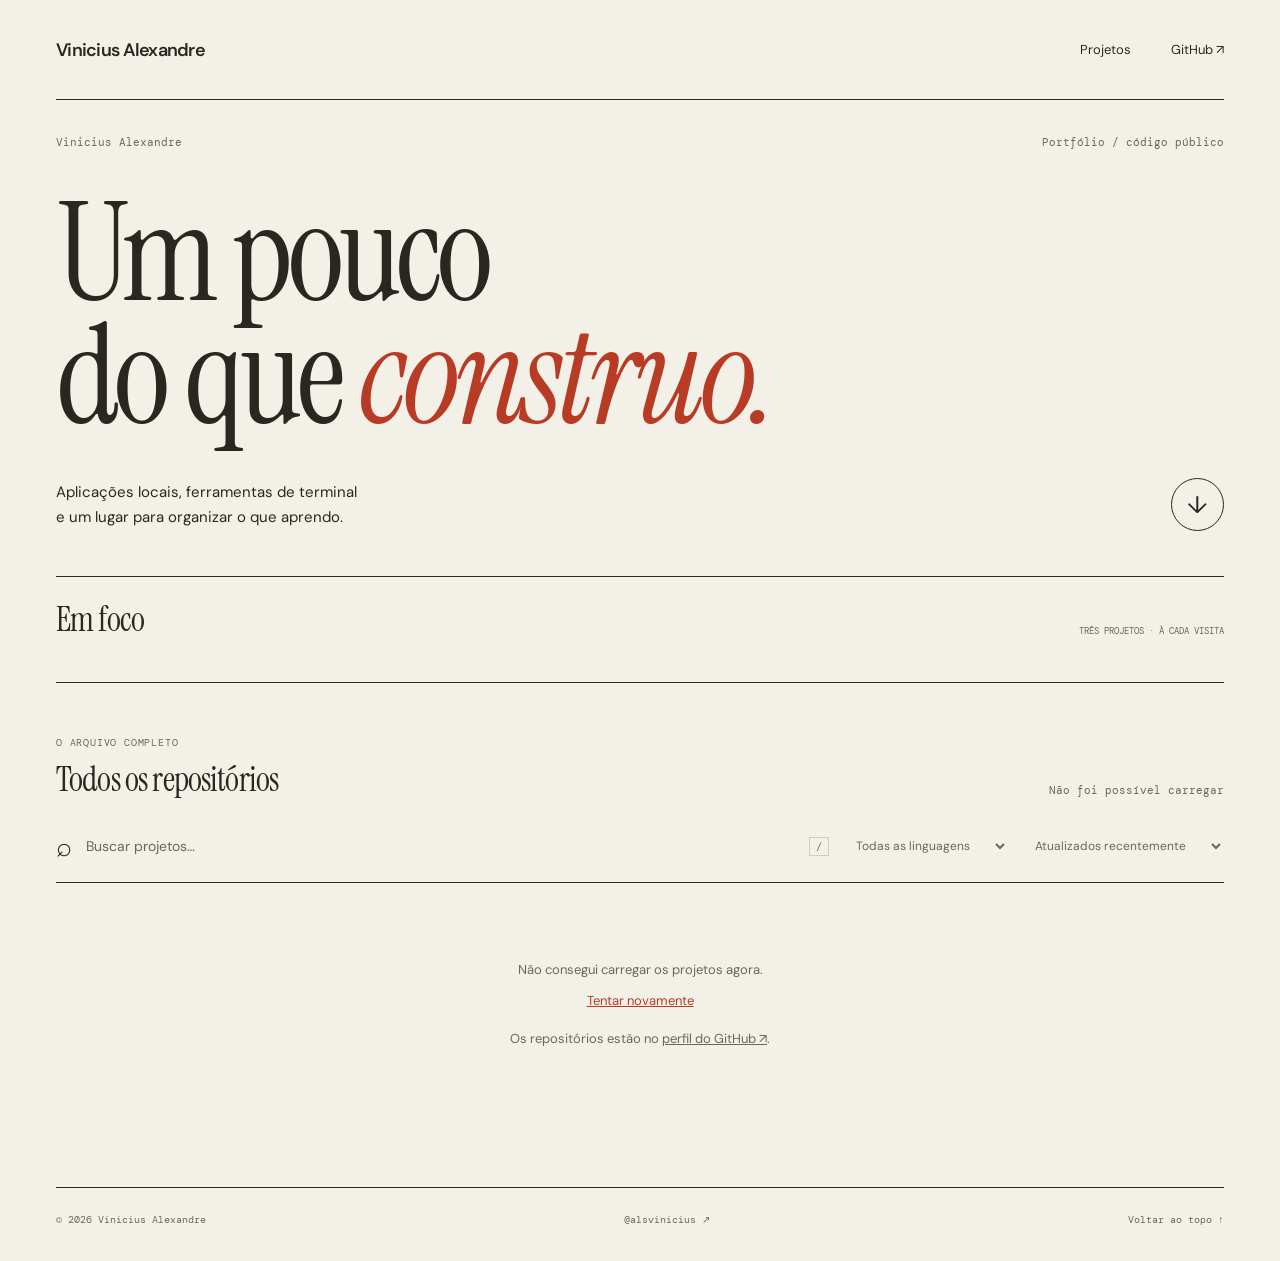
==== index.html @ f6fd9295 "Create illustrated repository covers and feature three projects" ====
<!doctype html>
<html lang="pt-BR">
  <head>
    <meta charset="utf-8" />
    <meta name="viewport" content="width=device-width, initial-scale=1" />
    <meta name="theme-color" content="#f3f0e8" />
    <meta name="description" content="Projetos públicos de Vinicius Alexandre no GitHub." />
    <title>Vinicius Alexandre · projetos</title>
    <link rel="preconnect" href="https://api.github.com" />
    <link rel="stylesheet" href="assets/styles.css" />
    <script src="assets/app.js" defer></script>
  </head>
  <body>
    <header class="topbar">
      <a class="wordmark" href="#inicio" aria-label="Vinicius Alexandre, início">Vinicius Alexandre</a>
      <nav aria-label="Principal"><a href="#selecionados">Projetos</a><a href="https://github.com/alsvinicius" target="_blank" rel="noreferrer">GitHub ↗</a></nav>
    </header>
    <main id="inicio">
      <section class="intro" aria-labelledby="intro-title">
        <div class="intro-kicker"><span>Vinicius Alexandre</span><span>Portfólio / código público</span></div>
        <h1 id="intro-title">Um pouco<br />do que <em>construo.</em></h1>
        <div class="intro-bottom"><p>Aplicações locais, ferramentas de terminal<br class="desktop-break" /> e um lugar para organizar o que aprendo.</p><a class="intro-scroll" href="#selecionados" aria-label="Ver projetos selecionados">↓</a></div>
      </section>

      <section class="selected" id="selecionados" aria-labelledby="selected-title">
        <div class="section-heading"><h2 id="selected-title">Em foco</h2><span class="section-index">TRÊS PROJETOS · À CADA VISITA</span></div>
        <div class="selected-grid" id="featured-project"></div>
      </section>

      <section class="projects" id="repositorios" aria-labelledby="projects-title">
        <div class="section-heading">
          <div>
            <p class="eyebrow">O ARQUIVO COMPLETO</p>
            <h2 id="projects-title">Todos os repositórios</h2>
          </div>
          <p class="result-count" id="result-count" aria-live="polite">Carregando do GitHub…</p>
        </div>

        <div class="toolbar">
          <label class="search-wrap">
            <span class="sr-only">Buscar projetos</span>
            <span class="search-icon" aria-hidden="true">⌕</span>
            <input id="search" type="search" placeholder="Buscar projetos…" autocomplete="off" />
            <kbd>/</kbd>
          </label>
          <label class="language-wrap">
            <span class="sr-only">Filtrar por linguagem</span>
            <select id="language"><option value="">Todas as linguagens</option></select>
          </label>
          <label class="sort-wrap">
            <span class="sr-only">Ordenar projetos</span>
            <select id="sort">
              <option value="updated">Atualizados recentemente</option>
              <option value="stars">Mais estrelas</option>
              <option value="name">Nome A–Z</option>
            </select>
          </label>
        </div>

        <div class="project-grid" id="project-grid" aria-live="polite" aria-busy="true"></div>
        <div class="empty-state" id="empty-state" hidden>
          <span aria-hidden="true">∅</span>
          <p>Nenhum projeto encontrado com esses filtros.</p>
          <button id="reset-filters" type="button">Limpar filtros</button>
        </div>
        <div class="load-error" id="load-error" hidden>
          <p>Não consegui carregar os projetos agora.</p>
          <button id="retry" type="button">Tentar novamente</button>
          <span>Os repositórios estão no <a href="https://github.com/alsvinicius?tab=repositories">perfil do GitHub ↗</a>.</span>
        </div>
        <div class="loading-state" id="loading-state"><span class="loader"></span> Buscando repositórios públicos…</div>
      </section>

    </main>

    <footer class="footer">
      <span>© <span id="year"></span> Vinicius Alexandre</span>
      <span><a href="https://github.com/alsvinicius">@alsvinicius ↗</a></span>
      <a href="#inicio">Voltar ao topo ↑</a>
    </footer>
  </body>
</html>
---- assets/styles.css ----
@import url('https://fonts.googleapis.com/css2?family=DM+Sans:wght@400;500;600;700&family=DM+Mono:wght@400;500&family=Instrument+Serif:ital@0;1&display=swap');
:root {
  color-scheme:light;
  --paper:#f3f0e8;
  --ink:#292820;
  --muted:#69675e;
  --line:#cfccc2;
  --accent:#b83c25;
  --mono:'DM Mono',monospace;
  --sans:'DM Sans',sans-serif;
  --serif:'Instrument Serif',Georgia,serif;
}

* {
  box-sizing:border-box;
}

html {
  scroll-behavior:smooth;
  scroll-padding-top:30px;
}

body {
  margin:0;
  background:var(--paper);
  color:var(--ink);
  font-family:var(--sans);
  -webkit-font-smoothing:antialiased;
}

a {
  color:inherit;
}

button,input,select {
  font:inherit;
}

a,button,select {
  -webkit-tap-highlight-color:transparent;
}

a:focus-visible,button:focus-visible,input:focus-visible,select:focus-visible {
  outline:2px solid var(--accent);
  outline-offset:5px;
}

::selection {
  background:var(--accent);
  color:var(--paper);
}

.topbar,main,.footer {
  width:min(1320px,calc(100% - 112px));
  margin-inline:auto;
}

.topbar {
  height:100px;
  display:flex;
  align-items:center;
  justify-content:space-between;
  border-bottom:1px solid var(--ink);
}

.wordmark {
  font-size:37px;
  font-weight:700;
  letter-spacing:-4px;
  text-decoration:none;
}

.wordmark span {
  display:inline-block;
  margin-left:9px;
  color:var(--accent);
  font-size:26px;
  vertical-align:5px;
  letter-spacing:0;
}

.topbar nav {
  display:flex;
  gap:40px;
}

.topbar nav a {
  font-size:13px;
  text-decoration:none;
}

.topbar nav a:hover {
  color:var(--accent);
}

.intro {
  position:relative;
  padding:35px 0 45px;
  border-bottom:1px solid var(--ink);
}

.intro-kicker {
  display:flex;
  justify-content:space-between;
  font:11px var(--mono);
  color:var(--muted);
}

h1 {
  position:relative;
  z-index:1;
  margin:43px 0 39px;
  font:400 clamp(76px,10.7vw,154px)/.9 var(--serif);
  letter-spacing:-.035em;
}

h1 em {
  font-weight:400;
  color:var(--accent);
}

.intro-bottom {
  display:flex;
  align-items:flex-end;
  justify-content:space-between;
}

.intro-bottom p {
  margin:0;
  font-size:15px;
  line-height:1.7;
}

.intro-scroll {
  display:grid;
  place-items:center;
  width:53px;
  height:53px;
  border:1px solid var(--ink);
  border-radius:50%;
  font-size:24px;
  text-decoration:none;
  transition:background .2s,color .2s;
}

.intro-scroll:hover {
  background:var(--ink);
  color:var(--paper);
}

.hero-asterisk {
  position:absolute;
  right:5%;
  top:125px;
  font-size:160px;
  line-height:1;
  color:var(--accent);
  transform:rotate(-12deg);
}

.selected {
  padding:55px 0 65px;
}

.section-heading {
  display:flex;
  align-items:flex-end;
  justify-content:space-between;
  gap:20px;
  margin-bottom:26px;
}

.section-heading h2 {
  margin:0;
  font:400 43px/1 var(--serif);
  letter-spacing:-.025em;
}

.section-index,.result-count {
  margin:0;
  font:11px var(--mono);
  color:var(--muted);
}

.selected-grid {
  display:grid;
  grid-template-columns:repeat(3,minmax(0,1fr));
  gap:26px;
}

.selected-project {
  text-decoration:none;
  min-width:0;
}

.project-cover {
  height:310px;
  position:relative;
  display:flex;
  flex-direction:column;
  justify-content:space-between;
  overflow:hidden;
  padding:20px;
  transition:transform .3s;
}

.selected-project:hover .project-cover {
  transform:translateY(-5px);
}

.cover-caption,.cover-bottom {
  display:flex;
  justify-content:space-between;
  align-items:center;
  gap:10px;
  position:relative;
  z-index:2;
  font:10px var(--mono);
}

.cover-bottom {
  font-size:11px;
}

.cover-bottom>span {
  font-size:20px;
}

.cover-scheduler {
  background:#292d28;
  color:#e5edc7;
}

.schedule-art {
  margin:12px 0;
}

.schedule-line {
  display:flex;
  align-items:center;
  gap:17px;
  padding:15px 3px;
  color:#9da992;
  font:13px var(--mono);
  border-bottom:1px solid #ffffff20;
}

.schedule-line i {
  height:1px;
  flex:1;
  background:#718064;
}

.schedule-line.active {
  color:#e5edc7;
}

.schedule-line.active i {
  background:#d1e99c;
  height:5px;
  max-width:110px;
}

.schedule-line b {
  font:12px var(--mono);
  border:1px solid #8c9b76;
  padding:6px 9px;
}

.cover-learning {
  background:#ded7ca;
  color:#443b30;
}

.book-art {
  height:170px;
  display:flex;
  align-items:flex-end;
  justify-content:center;
  padding-left:18px;
}

.book {
  width:94px;
  height:157px;
  flex-shrink:0;
  padding:15px 12px;
  font:22px var(--serif);
  box-shadow:-7px 6px 12px #302a2420;
  border-left:5px solid #ffffff25;
  display:flex;
  flex-direction:column;
  justify-content:space-between;
}

.book small {
  font:8px var(--mono);
  white-space:nowrap;
}

.book-one {
  background:#a8412e;
  color:#f8ead5;
  transform:rotate(-13deg) translate(10px,-3px);
}

.book-two {
  background:#e8dcbf;
  transform:rotate(1deg) translateY(-12px);
  z-index:1;
}

.book-three {
  background:#66704d;
  color:#f5efdd;
  transform:rotate(13deg) translate(-8px,1px);
  z-index:2;
}

.cover-gallery {
  background:#b9c7d0;
  color:#263744;
}

.gallery-art {
  display:grid;
  grid-template-columns:repeat(3,1fr);
  gap:9px;
  padding:8px 13px;
}

.gallery-art span {
  aspect-ratio:1.12;
  display:grid;
  place-items:center;
  background:#dce3e7;
  border:1px solid #526d7c40;
  font:35px var(--serif);
  box-shadow:3px 3px 0 #627e8d30;
}

.gallery-art span:nth-child(2) {
  background:#2f4958;
  color:#e7e9df;
  transform:rotate(-7deg);
}

.gallery-art span:nth-child(5) {
  background:#d4d9a9;
  transform:rotate(5deg);
}

.selected-title {
  display:flex;
  justify-content:space-between;
  align-items:center;
  margin-top:19px;
}

.selected-title h3 {
  margin:0;
  font-size:19px;
  letter-spacing:-.04em;
  font-weight:500;
}

.selected-title>span {
  color:var(--accent);
  font-size:21px;
}

.selected-project>p {
  font-size:13px;
  line-height:1.7;
  color:var(--muted);
  margin:9px 0 13px;
  max-width:320px;
}

.project-type {
  font:9px var(--mono);
  color:var(--muted);
}

.projects {
  padding:53px 0 85px;
  border-top:1px solid var(--ink);
}

.eyebrow {
  margin:0 0 14px;
  color:var(--muted);
  font:10px var(--mono);
  letter-spacing:.08em;
}

.toolbar {
  display:grid;
  grid-template-columns:1fr auto auto;
  gap:23px;
  align-items:center;
  margin:32px 0 10px;
  padding-bottom:18px;
  border-bottom:1px solid var(--ink);
}

.search-wrap {
  display:flex;
  align-items:center;
  gap:12px;
}

.search-icon {
  font-size:27px;
}

.search-wrap input {
  width:100%;
  background:transparent;
  border:0;
  outline:none;
  font-size:14px;
  color:var(--ink);
}

.search-wrap input::placeholder {
  color:var(--muted);
}

kbd {
  border:1px solid var(--line);
  padding:2px 6px;
  font:10px var(--mono);
  color:var(--muted);
}

select {
  max-width:100%;
  padding:8px 22px 8px 0;
  border:0;
  background:transparent;
  color:var(--muted);
  font-size:12px;
  cursor:pointer;
}

.project-grid {
  display:grid;
  grid-template-columns:repeat(2,minmax(0,1fr));
  column-gap:42px;
}

.project-card {
  position:relative;
  min-width:0;
  padding:25px 0 21px 32px;
  border-bottom:1px solid var(--line);
  transition:background .2s;
}

.repo-index {
  position:absolute;
  top:29px;
  left:0;
  font:9px var(--mono);
  color:var(--muted);
}

.card-top {
  display:flex;
  align-items:center;
  justify-content:space-between;
  gap:15px;
}

.repo-name {
  font-size:18px;
  font-weight:500;
  letter-spacing:-.025em;
  text-decoration:none;
  overflow-wrap:anywhere;
}

.repo-name:hover {
  color:var(--accent);
}

.repo-arrow {
  font-size:20px;
  text-decoration:none;
  color:var(--accent);
}

.featured-label {
  font:9px var(--mono);
  color:var(--accent);
}

.repo-description {
  font-size:13px;
  line-height:1.7;
  color:var(--muted);
  margin:12px 0;
  min-height:44px;
  max-width:470px;
}

.repo-description.is-empty {
  opacity:.7;
}

.topic-list {
  display:flex;
  flex-wrap:wrap;
  gap:9px;
}

.topic-list:empty {
  display:none;
}

.topic-tag {
  font:9px var(--mono);
  color:var(--muted);
}

.topic-tag::before {
  content:'#';
  color:var(--accent);
}

.card-foot {
  display:flex;
  flex-wrap:wrap;
  align-items:center;
  gap:15px;
  margin-top:20px;
  color:var(--muted);
  font:10px var(--mono);
}

.language-dot {
  display:inline-block;
  width:6px;
  height:6px;
  border-radius:50%;
  background:var(--accent);
  margin-right:6px;
}

.card-updated {
  margin-left:auto;
}

.empty-state,.load-error,.loading-state {
  padding:55px 15px;
  text-align:center;
  color:var(--muted);
  font-size:13px;
}

.empty-state button,.load-error button {
  background:none;
  color:var(--accent);
  border:0;
  text-decoration:underline;
  cursor:pointer;
}

.load-error>span {
  display:block;
  margin-top:20px;
}

.footer {
  padding:25px 0 35px;
  border-top:1px solid var(--ink);
  display:flex;
  align-items:center;
  justify-content:space-between;
  gap:20px;
  font:10px var(--mono);
  color:var(--muted);
}

.footer a {
  text-decoration:none;
}

.footer a:hover {
  color:var(--accent);
}

.sr-only {
  position:absolute;
  width:1px;
  height:1px;
  padding:0;
  margin:-1px;
  overflow:hidden;
  clip:rect(0,0,0,0);
  white-space:nowrap;
  border:0;
}

[hidden] {
  display:none!important;
}

@media(min-width:1500px) {
  .project-cover {
    height:340px;
  }
}

@media(max-width:1050px) {
  .topbar,main,.footer {
    width:calc(100% - 64px);
  }
  .hero-asterisk {
    font-size:120px;
    right:3%;
    top:110px;
  }
  .selected-grid {
    gap:18px;
  }
  .project-cover {
    height:270px;
    padding:16px;
  }
  .book {
    width:75px;
    height:140px;
    padding:13px 7px;
  }
  .book small {
    font-size:6px;
  }
  .gallery-art {
    padding-inline:0;
  }
  .project-type {
    font-size:8px;
  }
  .cover-caption {
    font-size:8px;
  }
}

@media(max-width:760px) {
  .topbar,main,.footer {
    width:calc(100% - 40px);
  }
  .topbar {
    height:78px;
  }
  .topbar nav {
    gap:25px;
  }
  .intro {
    padding-top:25px;
  }
  .intro-kicker {
    font-size:9px;
  }
  h1 {
    font-size:clamp(66px,12.4vw,94px);
    margin:48px 0 35px;
  }
  .hero-asterisk {
    font-size:73px;
    right:0;
    top:92px;
  }
  .intro-bottom p {
    font-size:13px;
  }
  .selected {
    padding-block:38px 45px;
  }
  .selected-grid {
    grid-template-columns:1fr;
    gap:34px;
  }
  .project-cover {
    height:320px;
    padding:24px;
  }
  .cover-caption {
    font-size:10px;
  }
  .book {
    width:100px;
    height:172px;
    padding:16px 12px;
  }
  .book small {
    font-size:8px;
  }
  .gallery-art {
    width:280px;
    align-self:center;
  }
  .schedule-art {
    width:100%;
    max-width:380px;
    align-self:center;
  }
  .project-type {
    font-size:10px;
  }
  .selected-project>p {
    max-width:none;
  }
  .section-heading h2 {
    font-size:36px;
  }
  .projects {
    padding-top:37px;
  }
  .project-grid {
    grid-template-columns:1fr;
  }
  .toolbar {
    grid-template-columns:1fr 1fr;
    gap:15px;
    margin-top:25px;
  }
  .search-wrap {
    grid-column:1/-1;
    padding-bottom:10px;
  }
  .sort-wrap {
    text-align:right;
  }
  select {
    font-size:11px;
  }
  .result-count {
    font-size:9px;
  }
  .footer {
    flex-wrap:wrap;
    font-size:9px;
  }
  .footer>span:first-child {
    width:100%;
  }
  .intro-scroll {
    width:42px;
    height:42px;
  }
}

@media(max-width:390px) {
  .intro-kicker span:last-child {
    max-width:100px;
    text-align:right;
  }
  h1 {
    font-size:61px;
  }
  .hero-asterisk {
    font-size:50px;
    top:105px;
  }
  .intro-bottom p {
    max-width:235px;
  }
  .desktop-break {
    display:none;
  }
  .section-heading {
    gap:10px;
  }
  .section-heading h2 {
    font-size:31px;
  }
  .book {
    width:88px;
  }
  .project-cover {
    padding:18px;
  }
}

@media(prefers-reduced-motion:reduce) {
  *,*::before,*::after {
    scroll-behavior:auto!important;
    transition:none!important;
    animation:none!important;
  }
}

/* Capas de projeto e destaque compacto */
.wordmark {
  font-size:18px;
  font-weight:600;
  letter-spacing:-.04em;
}

.selected {
  padding:26px 0 30px;
}

.section-heading {
  margin-bottom:15px;
}

.section-heading h2 {
  font-size:34px;
}

.section-index {
  font-size:9px;
}

.selected-grid {
  display:block;
}

.selected-project {
  display:grid;
  grid-template-columns:minmax(155px, 25%) 1fr;
  align-items:center;
  gap:24px;
  max-width:780px;
}

.selected-project:hover .artwork {
  transform:translateY(-2px);
}

.artwork {
  position:relative;
  display:flex;
  height:112px;
  min-width:0;
  flex-direction:column;
  justify-content:space-between;
  overflow:hidden;
  padding:11px 14px;
  color:var(--art-ink, #f3f0e8);
  background:var(--art-bg, #292820);
  isolation:isolate;
  transition:transform .25s;
}

.artwork::before,.artwork::after {
  position:absolute;
  z-index:-1;
  content:'';
  pointer-events:none;
}

.artwork::before {
  width:150px;
  height:150px;
  right:10%;
  top:50%;
  border:1px solid currentColor;
  border-radius:50%;
  opacity:.2;
  transform:translateY(-50%);
  box-shadow:0 0 0 14px color-mix(in srgb, currentColor 7%, transparent), 0 0 0 34px color-mix(in srgb, currentColor 5%, transparent);
}

.artwork::after {
  inset:auto 0 0;
  height:40%;
  background:linear-gradient(transparent, color-mix(in srgb, var(--art-ink) 10%, transparent));
}

.artwork-0 { --art-bg:#343d33; --art-ink:#e5edc7; }
.artwork-1 { --art-bg:#ded7ca; --art-ink:#443b30; }
.artwork-2 { --art-bg:#b9c7d0; --art-ink:#263744; }
.artwork-3 { --art-bg:#a8412e; --art-ink:#f8ead5; }
.artwork-4 { --art-bg:#dedcb8; --art-ink:#484331; }
.artwork-5 { --art-bg:#5d6179; --art-ink:#eae8f4; }

.artwork-1::before,.artwork-4::before {
  right:15%;
  width:92px;
  height:120px;
  border-radius:2px;
  transform:translateY(-43%) rotate(12deg);
  box-shadow:-15px 7px 0 -1px var(--art-bg), -16px 7px 0 0 currentColor;
}

.artwork-2::before,.artwork-5::before {
  right:12%;
  width:112px;
  height:72px;
  border-radius:2px;
  transform:translateY(-35%) rotate(-8deg);
  box-shadow:18px 14px 0 -1px var(--art-bg), 19px 14px 0 0 currentColor, -18px 23px 0 -1px var(--art-bg), -19px 23px 0 0 currentColor;
}

.artwork-index,.artwork-name,.artwork-mark,.artwork-glyph {
  position:relative;
  z-index:1;
}

.artwork-index,.artwork-name {
  font:9px var(--mono);
  letter-spacing:.05em;
}

.artwork-glyph {
  position:absolute;
  right:23%;
  top:50%;
  max-width:65%;
  overflow:hidden;
  font:italic clamp(32px, 5vw, 60px)/.9 var(--serif);
  letter-spacing:-.06em;
  opacity:.95;
  transform:translate(50%,-50%);
  text-overflow:ellipsis;
  white-space:nowrap;
}

.artwork-mark {
  position:absolute;
  right:14px;
  top:10px;
  font-size:15px;
}

.artwork-compact {
  width:100%;
  height:138px;
  padding:13px 16px;
}

.selected-copy .project-type {
  font-size:9px;
}

.selected-copy h3 {
  margin:7px 0 5px;
  font-size:23px;
  font-weight:500;
  letter-spacing:-.04em;
  overflow-wrap:anywhere;
}

.selected-copy p {
  margin:0 0 8px;
  color:var(--muted);
  font-size:12px;
  line-height:1.55;
}

.feature-link {
  color:var(--accent);
  font:10px var(--mono);
}

.project-card {
  padding:0;
  border-bottom:1px solid var(--line);
}

.card-copy {
  position:relative;
  padding:20px 0 19px 30px;
}

.repo-index {
  top:25px;
}

@media(max-width:760px) {
  .selected {
    padding-block:24px 27px;
  }

  .selected-project {
    grid-template-columns:minmax(100px, 30%) 1fr;
    gap:15px;
  }

  .artwork {
    height:100px;
    padding:9px 11px;
  }

  .artwork-compact {
    height:138px;
  }

  .artwork-index,.artwork-name {
    font-size:8px;
  }

  .selected-copy h3 {
    font-size:20px;
  }

  .selected-copy p {
    font-size:11px;
  }
}

@media(max-width:420px) {
  .selected-project {
    grid-template-columns:100px 1fr;
    gap:12px;
  }

  .artwork {
    height:96px;
    padding:8px;
  }

  .artwork-compact {
    height:120px;
    padding:10px;
  }

  .artwork-index,.artwork-name {
    max-width:80px;
    overflow:hidden;
    font-size:7px;
    text-overflow:ellipsis;
    white-space:nowrap;
  }

  .artwork-glyph {
    right:20%;
    font-size:30px;
  }

  .selected-copy .project-type {
    font-size:8px;
  }

  .selected-copy h3 {
    font-size:17px;
  }
}

.selected-project .artwork {
  height:96px;
}

/* Capas com ilustrações editoriais diferentes para cada repositório. */
.selected-grid {
  display:grid;
  grid-template-columns:repeat(3,minmax(0,1fr));
  gap:22px;
}

.selected-project {
  display:flex;
  min-width:0;
  flex-direction:column;
  align-items:stretch;
  gap:0;
}

.selected-project .artwork {
  width:100%;
  height:128px;
  padding:12px 14px;
}

.artwork-compact {
  height:145px;
}

.artwork::before,.artwork::after {
  display:none;
}

.artwork-0 { --art-bg:#28382f; --art-ink:#ecedc8; }
.artwork-1 { --art-bg:#e5d9c5; --art-ink:#52382c; }
.artwork-2 { --art-bg:#b8ccd0; --art-ink:#243f4c; }
.artwork-3 { --art-bg:#b34a35; --art-ink:#f8e8cf; }
.artwork-4 { --art-bg:#d5d8b7; --art-ink:#334537; }
.artwork-5 { --art-bg:#403d5c; --art-ink:#eee6d1; }

.artwork::after {
  display:block;
  inset:0;
  z-index:-1;
  height:auto;
  background-image:linear-gradient(125deg, transparent 44%, color-mix(in srgb, var(--art-ink) 9%, transparent) 44.2%, transparent 44.8%);
  opacity:.8;
}

.artwork-index,.artwork-name {
  width:max-content;
  max-width:72%;
  padding:3px 6px;
  color:var(--art-ink);
  background:color-mix(in srgb, var(--art-bg) 80%, transparent);
  font-size:8px;
  letter-spacing:.1em;
}

.artwork-name {
  z-index:2;
  font-size:9px;
  text-transform:uppercase;
}

.artwork-mark {
  top:auto;
  right:14px;
  bottom:11px;
  font:15px var(--mono);
  color:var(--art-ink);
}

.scene-terminal,.scene-books,.scene-mosaic,.scene-orbit,.scene-nodes,.scene-waves {
  position:absolute;
  z-index:1;
  top:50%;
  left:50%;
  transform:translate(-50%,-50%);
}

.scene-terminal {
  display:grid;
  width:min(64%, 255px);
  gap:5px;
}

.scene-terminal span {
  display:flex;
  align-items:center;
  gap:10px;
  height:16px;
  padding:0 6px;
  color:var(--art-ink);
  border-bottom:1px solid color-mix(in srgb, var(--art-ink) 27%, transparent);
  font:8px var(--mono);
}

.scene-terminal i {
  display:block;
  height:2px;
  width:54%;
  background:color-mix(in srgb, var(--art-ink) 45%, transparent);
}

.scene-terminal b {
  color:var(--art-bg);
  background:var(--art-ink);
  font-size:7px;
  padding:2px 5px;
}

.scene-books {
  display:flex;
  align-items:flex-end;
  gap:4px;
  height:76px;
  padding:0 22px 3px;
}

.scene-books i {
  display:block;
  width:32px;
  height:54px;
  border-left:4px solid color-mix(in srgb, var(--art-ink) 24%, transparent);
  background:#a94e39;
  box-shadow:3px 3px 0 color-mix(in srgb, var(--art-ink) 18%, transparent);
  transform:rotate(-9deg);
}

.scene-books i:nth-child(2) {
  height:68px;
  background:#e7bf79;
  transform:rotate(1deg);
}

.scene-books i:nth-child(3) {
  height:60px;
  background:#657750;
  transform:rotate(9deg);
}

.scene-mosaic {
  display:grid;
  grid-template-columns:repeat(3, 34px);
  grid-auto-rows:25px;
  gap:5px;
  transform:translate(-50%,-50%) rotate(-4deg);
}

.scene-mosaic i {
  border:1px solid color-mix(in srgb, var(--art-ink) 44%, transparent);
  background:color-mix(in srgb, var(--art-ink) 14%, var(--art-bg));
}

.scene-mosaic i:nth-child(2),.scene-mosaic i:nth-child(4) {
  background:#e2a876;
}

.scene-mosaic i:nth-child(3) {
  grid-row:span 2;
  background:#526d70;
}

.scene-mosaic i:nth-child(5) {
  background:#d2d7ac;
}

.scene-orbit {
  width:72px;
  height:72px;
  border:1px solid color-mix(in srgb, var(--art-ink) 64%, transparent);
  border-radius:50%;
}

.scene-orbit i {
  position:absolute;
  inset:10px -10px;
  border:1px solid color-mix(in srgb, var(--art-ink) 67%, transparent);
  border-radius:50%;
  transform:rotate(-40deg);
}

.scene-orbit i:nth-child(2) {
  inset:-10px 10px;
  transform:rotate(38deg);
}

.scene-orbit b {
  position:absolute;
  top:20px;
  left:21px;
  width:28px;
  height:28px;
  border-radius:50%;
  background:#e7b66a;
  box-shadow:0 0 24px color-mix(in srgb, #e7b66a 50%, transparent);
}

.scene-nodes {
  width:133px;
  height:65px;
  background:
    linear-gradient(30deg, transparent 49.3%, color-mix(in srgb, var(--art-ink) 55%, transparent) 50%, transparent 51%) center / 50% 100%,
    linear-gradient(-30deg, transparent 49.3%, color-mix(in srgb, var(--art-ink) 55%, transparent) 50%, transparent 51%) center / 50% 100%;
  background-repeat:no-repeat;
}

.scene-nodes i {
  position:absolute;
  width:11px;
  height:11px;
  border:1px solid var(--art-ink);
  border-radius:50%;
  background:var(--art-bg);
}

.scene-nodes i:nth-child(1) { left:2px; top:27px; }
.scene-nodes i:nth-child(2) { left:39px; top:3px; }
.scene-nodes i:nth-child(3) { left:39px; bottom:3px; }
.scene-nodes i:nth-child(4) { right:39px; top:27px; }
.scene-nodes i:nth-child(5) { right:2px; top:27px; }

.scene-waves {
  display:flex;
  align-items:center;
  gap:6px;
  height:67px;
  transform:translate(-50%,-50%) rotate(-9deg);
}

.scene-waves i {
  display:block;
  width:13px;
  height:31px;
  border:1px solid var(--art-ink);
  border-radius:50%;
  opacity:.83;
  transform:scaleY(.82);
}

.scene-waves i:nth-child(2),.scene-waves i:nth-child(5) { height:53px; }
.scene-waves i:nth-child(3) { height:69px; }
.scene-waves i:nth-child(4) { height:43px; }

@media(max-width:760px) {
  .selected-grid {
    grid-template-columns:repeat(3,minmax(0,1fr));
    gap:11px;
  }

  .selected-project .artwork {
    height:102px;
    padding:8px;
  }

  .selected-copy h3 {
    font-size:17px;
  }

  .selected-copy p {
    font-size:10px;
  }

  .selected-copy .project-type,.feature-link {
    font-size:8px;
  }

  .artwork-compact {
    height:138px;
  }
}

@media(max-width:460px) {
  .selected-grid {
    grid-template-columns:1fr;
    gap:15px;
  }

  .selected-project {
    display:grid;
    grid-template-columns:36% 1fr;
    gap:12px;
    align-items:center;
  }

  .selected-project .artwork {
    height:104px;
  }

  .selected-copy p {
    margin-bottom:5px;
  }

  .selected-copy h3 {
    font-size:18px;
  }
}
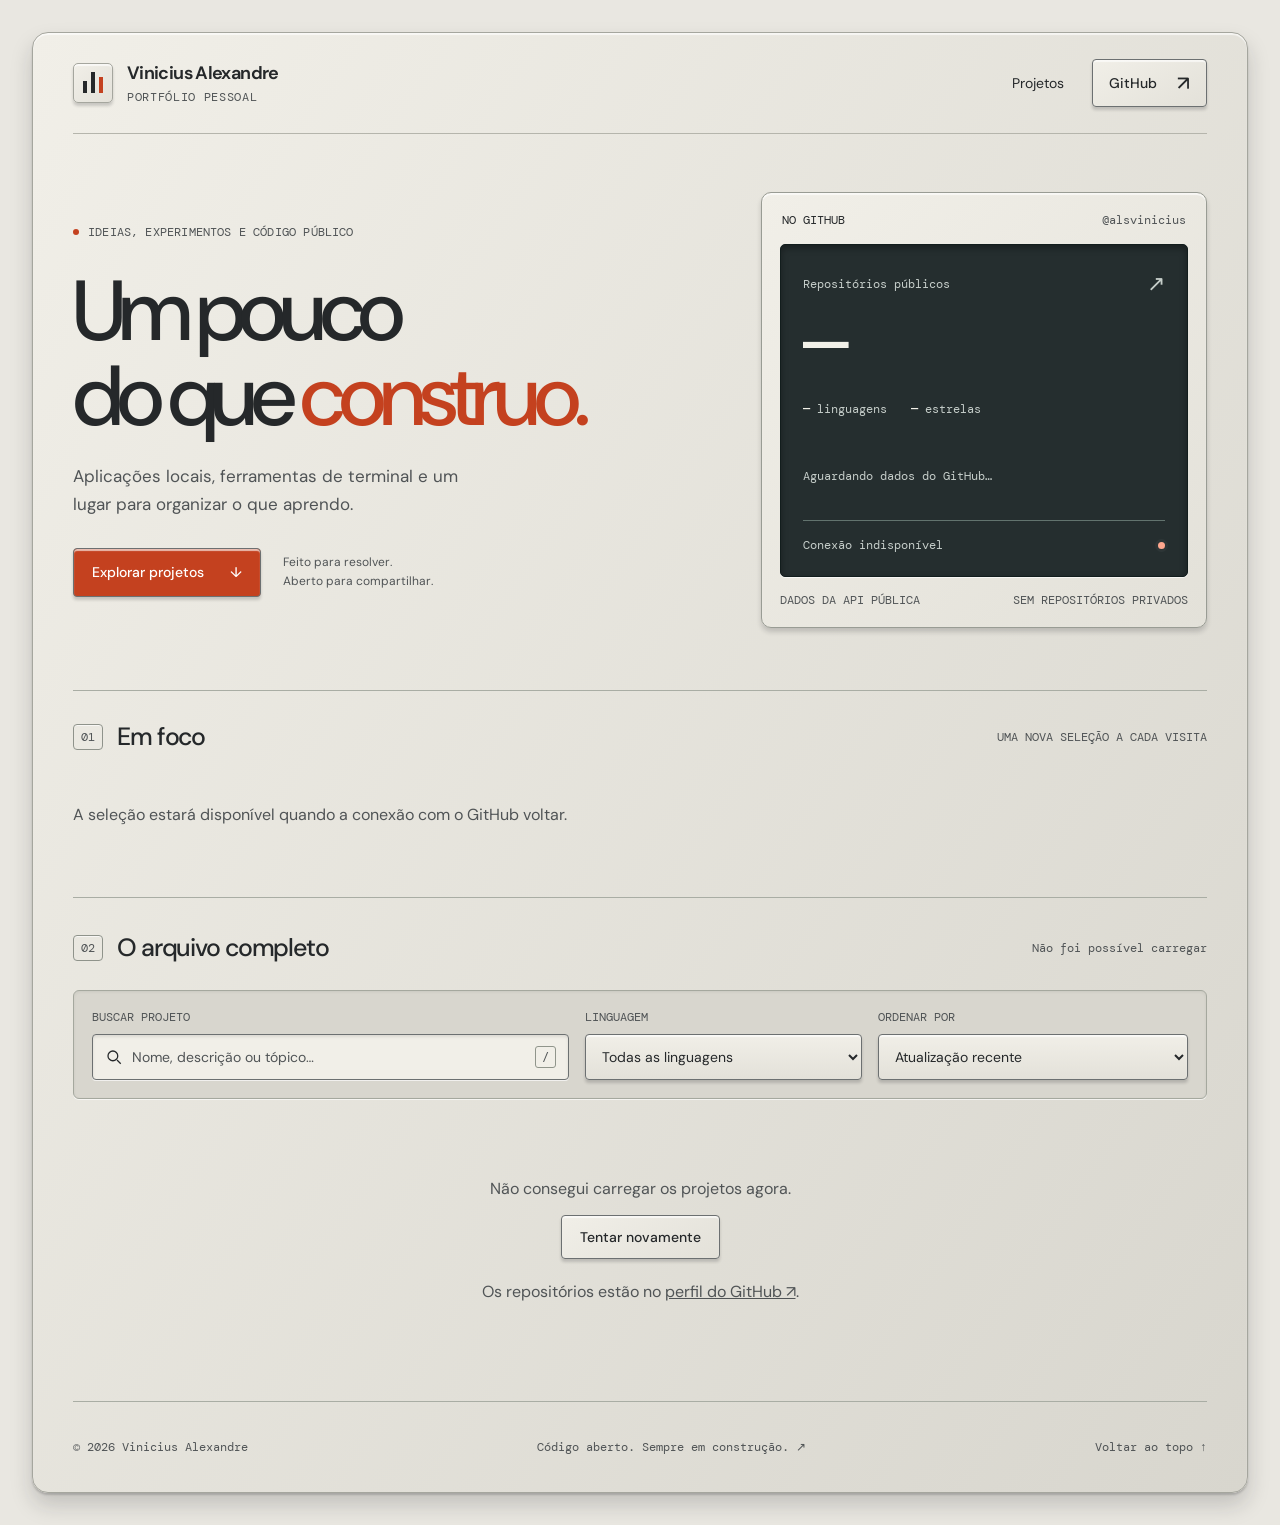
==== commit 52e49734: "Apply instrument design to portfolio" ====
--- a/index.html
+++ b/index.html
@@ -3,80 +3,78 @@
   <head>
     <meta charset="utf-8" />
     <meta name="viewport" content="width=device-width, initial-scale=1" />
-    <meta name="theme-color" content="#f3f0e8" />
-    <meta name="description" content="Projetos públicos de Vinicius Alexandre no GitHub." />
+    <meta name="theme-color" content="#e9e7e1" />
+    <meta name="description" content="Aplicações locais, ferramentas de terminal e projetos públicos de Vinicius Alexandre." />
     <title>Vinicius Alexandre · projetos</title>
+    <link rel="icon" type="image/svg+xml" href="assets/favicon.svg?v=3" />
     <link rel="preconnect" href="https://api.github.com" />
+    <link rel="stylesheet" href="assets/instrument-tokens.css" />
+    <link rel="stylesheet" href="assets/instrument-components.css" />
     <link rel="stylesheet" href="assets/styles.css" />
     <script src="assets/app.js" defer></script>
   </head>
-  <body>
-    <header class="topbar">
-      <a class="wordmark" href="#inicio" aria-label="Vinicius Alexandre, início">Vinicius Alexandre</a>
-      <nav aria-label="Principal"><a href="#selecionados">Projetos</a><a href="https://github.com/alsvinicius" target="_blank" rel="noreferrer">GitHub ↗</a></nav>
-    </header>
-    <main id="inicio">
-      <section class="intro" aria-labelledby="intro-title">
-        <div class="intro-kicker"><span>Vinicius Alexandre</span><span>Portfólio / código público</span></div>
-        <h1 id="intro-title">Um pouco<br />do que <em>construo.</em></h1>
-        <div class="intro-bottom"><p>Aplicações locais, ferramentas de terminal<br class="desktop-break" /> e um lugar para organizar o que aprendo.</p><a class="intro-scroll" href="#selecionados" aria-label="Ver projetos selecionados">↓</a></div>
-      </section>
-
-      <section class="selected" id="selecionados" aria-labelledby="selected-title">
-        <div class="section-heading"><h2 id="selected-title">Em foco</h2><span class="section-index">TRÊS PROJETOS · À CADA VISITA</span></div>
-        <div class="selected-grid" id="featured-project"></div>
-      </section>
-
-      <section class="projects" id="repositorios" aria-labelledby="projects-title">
-        <div class="section-heading">
-          <div>
-            <p class="eyebrow">O ARQUIVO COMPLETO</p>
-            <h2 id="projects-title">Todos os repositórios</h2>
+  <body class="instrument-design" data-theme="chalk">
+    <a class="skip-link id-key" href="#repositorios">Pular para os projetos</a>
+    <div class="site-frame">
+      <header class="topbar">
+        <a class="wordmark" href="#inicio" aria-label="Vinicius Alexandre, início">
+          <span class="brand-mark" aria-hidden="true"><i></i><i></i><i></i></span>
+          <span>Vinicius Alexandre<small>PORTFÓLIO PESSOAL</small></span>
+        </a>
+        <nav aria-label="Principal">
+          <a class="nav-link" href="#repositorios">Projetos</a>
+          <a class="id-key github-key" href="https://github.com/alsvinicius" target="_blank" rel="noreferrer">GitHub <span aria-hidden="true">↗</span></a>
+        </nav>
+      </header>
+      <main id="inicio">
+        <section class="intro" aria-labelledby="intro-title">
+          <div class="intro-copy">
+            <p class="eyebrow"><span class="signal-dot" aria-hidden="true"></span> IDEIAS, EXPERIMENTOS E CÓDIGO PÚBLICO</p>
+            <h1 id="intro-title">Um pouco<br />do que <span>construo.</span></h1>
+            <p class="intro-description">Aplicações locais, ferramentas de terminal e um lugar para organizar o que aprendo.</p>
+            <div class="intro-actions">
+              <a class="id-key id-key--signal" href="#selecionados">Explorar projetos <span aria-hidden="true">↓</span></a>
+              <span class="intro-note">Feito para resolver.<br />Aberto para compartilhar.</span>
+            </div>
           </div>
-          <p class="result-count" id="result-count" aria-live="polite">Carregando do GitHub…</p>
-        </div>
-
-        <div class="toolbar">
-          <label class="search-wrap">
-            <span class="sr-only">Buscar projetos</span>
-            <span class="search-icon" aria-hidden="true">⌕</span>
-            <input id="search" type="search" placeholder="Buscar projetos…" autocomplete="off" />
-            <kbd>/</kbd>
-          </label>
-          <label class="language-wrap">
-            <span class="sr-only">Filtrar por linguagem</span>
-            <select id="language"><option value="">Todas as linguagens</option></select>
-          </label>
-          <label class="sort-wrap">
-            <span class="sr-only">Ordenar projetos</span>
-            <select id="sort">
-              <option value="updated">Atualizados recentemente</option>
-              <option value="stars">Mais estrelas</option>
-              <option value="name">Nome A–Z</option>
-            </select>
-          </label>
-        </div>
-
-        <div class="project-grid" id="project-grid" aria-live="polite" aria-busy="true"></div>
-        <div class="empty-state" id="empty-state" hidden>
-          <span aria-hidden="true">∅</span>
-          <p>Nenhum projeto encontrado com esses filtros.</p>
-          <button id="reset-filters" type="button">Limpar filtros</button>
-        </div>
-        <div class="load-error" id="load-error" hidden>
-          <p>Não consegui carregar os projetos agora.</p>
-          <button id="retry" type="button">Tentar novamente</button>
-          <span>Os repositórios estão no <a href="https://github.com/alsvinicius?tab=repositories">perfil do GitHub ↗</a>.</span>
-        </div>
-        <div class="loading-state" id="loading-state"><span class="loader"></span> Buscando repositórios públicos…</div>
-      </section>
-
-    </main>
-
-    <footer class="footer">
-      <span>© <span id="year"></span> Vinicius Alexandre</span>
-      <span><a href="https://github.com/alsvinicius">@alsvinicius ↗</a></span>
-      <a href="#inicio">Voltar ao topo ↑</a>
-    </footer>
+          <aside class="overview" aria-labelledby="overview-title">
+            <div class="module-heading"><span id="overview-title">NO GITHUB</span><span class="profile-id">@alsvinicius</span></div>
+            <div class="overview-readout" aria-busy="true" id="overview-readout">
+              <div class="readout-heading"><span>Repositórios públicos</span><span class="readout-mark" aria-hidden="true">↗</span></div>
+              <div class="overview-total" id="repo-total">—</div>
+              <div class="overview-metrics"><span><b id="language-total">—</b> linguagens</span><span><b id="star-total">—</b> estrelas</span></div>
+              <div class="language-meter" id="language-meter" aria-hidden="true"></div>
+              <div class="language-legend" id="language-legend"><span>Aguardando dados do GitHub…</span></div>
+              <div class="readout-footer"><span id="api-status">Conectando ao GitHub</span><span class="status-led" aria-hidden="true"></span></div>
+            </div>
+            <div class="module-foot"><span>DADOS DA API PÚBLICA</span><span>SEM REPOSITÓRIOS PRIVADOS</span></div>
+          </aside>
+        </section>
+        <section class="selected" id="selecionados" aria-labelledby="selected-title">
+          <div class="section-heading">
+            <div class="section-title"><span class="section-number">01</span><h2 id="selected-title">Em foco</h2></div>
+            <span class="section-index">UMA NOVA SELEÇÃO A CADA VISITA</span>
+          </div>
+          <div class="selected-grid" id="featured-project"></div>
+          <p class="featured-status" id="featured-status">Carregando a seleção de projetos…</p>
+        </section>
+        <section class="projects" id="repositorios" aria-labelledby="projects-title">
+          <div class="section-heading">
+            <div class="section-title"><span class="section-number">02</span><h2 id="projects-title">O arquivo completo</h2></div>
+            <p class="result-count" id="result-count" role="status">Carregando do GitHub…</p>
+          </div>
+          <div class="toolbar">
+            <label class="search-wrap"><span class="field-label">BUSCAR PROJETO</span><span class="search-field"><svg width="18" height="18" viewBox="0 0 24 24" fill="none" stroke="currentColor" stroke-width="1.7" aria-hidden="true"><circle cx="10.5" cy="10.5" r="6.5"/><path d="m16 16 5 5"/></svg><input id="search" type="search" placeholder="Nome, descrição ou tópico…" autocomplete="off" /><kbd aria-hidden="true">/</kbd></span></label>
+            <label class="language-wrap"><span class="field-label">LINGUAGEM</span><select id="language"><option value="">Todas as linguagens</option></select></label>
+            <label class="sort-wrap"><span class="field-label">ORDENAR POR</span><select id="sort"><option value="updated">Atualização recente</option><option value="stars">Mais estrelas</option><option value="name">Nome A–Z</option></select></label>
+          </div>
+          <div class="project-grid" id="project-grid" aria-live="polite" aria-busy="true"></div>
+          <div class="empty-state" id="empty-state" hidden><span class="empty-symbol" aria-hidden="true">∅</span><p>Nenhum projeto encontrado com esses filtros.</p><button class="id-key" id="reset-filters" type="button">Limpar filtros</button></div>
+          <div class="load-error" id="load-error" hidden><p>Não consegui carregar os projetos agora.</p><button class="id-key" id="retry" type="button">Tentar novamente</button><span>Os repositórios estão no <a href="https://github.com/alsvinicius?tab=repositories">perfil do GitHub ↗</a>.</span></div>
+          <div class="loading-state" id="loading-state"><span class="loader" aria-hidden="true"></span> Buscando repositórios públicos…</div>
+        </section>
+      </main>
+      <footer class="footer"><span>© <span id="year"></span> Vinicius Alexandre</span><a href="https://github.com/alsvinicius" target="_blank" rel="noreferrer">Código aberto. Sempre em construção. ↗</a><a class="back-top" href="#inicio">Voltar ao topo ↑</a></footer>
+    </div>
   </body>
 </html>
--- a/assets/instrument-tokens.css
+++ b/assets/instrument-tokens.css
@@ -0,0 +1,156 @@
+/* Shared semantic and material roles. Apply them on an explicit root. */
+.instrument-design {
+  color-scheme: light;
+  font-family: var(--id-font-sans);
+  color: var(--id-ink-primary);
+  background: var(--id-canvas);
+
+  /* Chalk is the warm mineral default. */
+  --id-canvas: #e9e7e1;
+  --id-body: #d8d6ce;
+  --id-panel: #f1efe8;
+  --id-key: #e3e1d9;
+  --id-well: #e0ded5;
+  --id-readout: #252e2f;
+
+  --id-ink-primary: #25282a;
+  --id-ink-secondary: #505456;
+  --id-ink-on-body: #25282a;
+  --id-ink-on-panel: #25282a;
+  --id-ink-on-well: #25282a;
+  --id-ink-on-readout: #f2f1e9;
+  --id-ink-readout-muted: #c6ceca;
+  --id-ink-on-signal: #ffffff;
+
+  --id-border: #6c7071;
+  --id-border-quiet: #787c7d;
+  --id-signal: #c4411f;
+  --id-focus: #126575;
+  --id-status-error: #a12621;
+  --id-status-success: #246249;
+
+  --id-data-1: #3c626b;
+  --id-data-2: #8a5b3b;
+  --id-data-3: #68794d;
+  --id-data-4: #80566f;
+  --id-data-on-well: #315f52;
+  --id-data-on-readout: #c6d0c9;
+  --id-data-highlight: #b63b1d;
+  --id-chart-grid: #787c7d;
+  --id-chart-label: #25282a;
+
+  --id-highlight: rgb(255 255 255 / 65%);
+  --id-shadow-contact: rgb(20 23 25 / 18%);
+  --id-shadow-ground:
+    0 12px 22px var(--id-shadow-contact), 0 2px 2px var(--id-shadow-contact);
+  --id-shadow-raised:
+    inset 0 2px 1px var(--id-highlight), 0 3px 3px var(--id-shadow-contact);
+  --id-shadow-inset:
+    inset 0 3px 7px rgb(0 0 0 / 35%), 0 1px var(--id-highlight);
+
+  --id-font-sans: Arial, Helvetica, sans-serif;
+  --id-font-mono: ui-monospace, "DejaVu Sans Mono", monospace;
+  --id-space-unit: 4px;
+  --id-radius-frame: 16px;
+  --id-radius-module: 6px;
+  --id-radius-key: 4px;
+  --id-target-min: 24px;
+  --id-target-touch: 44px;
+  --id-type-body: 16px;
+  --id-type-metadata: 12px;
+  --id-density-gap: 16px;
+  --id-density-padding: 20px;
+  --id-density-row: 48px;
+}
+
+.instrument-design[data-theme="graphite"] {
+  color-scheme: dark;
+  --id-canvas: #151719;
+  --id-body: #25282b;
+  --id-panel: #34383b;
+  --id-key: #42474a;
+  --id-well: #171d1f;
+  --id-readout: #101416;
+
+  --id-ink-primary: #f2f1e9;
+  --id-ink-secondary: #c1c5c3;
+  --id-ink-on-body: #f2f1e9;
+  --id-ink-on-panel: #f2f1e9;
+  --id-ink-on-well: #f2f1e9;
+  --id-ink-on-readout: #f2f1e9;
+  --id-ink-readout-muted: #c1c5c3;
+  --id-ink-on-signal: #151719;
+
+  --id-border: #858b8f;
+  --id-border-quiet: #70777b;
+  --id-signal: #f2a36a;
+  --id-focus: #8fd6e0;
+  --id-status-error: #ffb5a5;
+  --id-status-success: #a0d1b9;
+
+  --id-data-1: #88c8d3;
+  --id-data-2: #f2a36a;
+  --id-data-3: #b4cb80;
+  --id-data-4: #d6a8c6;
+  --id-data-on-well: #88c8d3;
+  --id-data-on-readout: #f2a36a;
+  --id-data-highlight: #f2a36a;
+  --id-chart-grid: #70777b;
+  --id-chart-label: #f2f1e9;
+
+  --id-highlight: rgb(255 255 255 / 13%);
+  --id-shadow-contact: rgb(0 0 0 / 36%);
+  --id-shadow-inset:
+    inset 0 3px 7px rgb(0 0 0 / 48%), 0 1px var(--id-highlight);
+}
+
+.instrument-design[data-theme="workshop"] {
+  --id-canvas: #e8e1ce;
+  --id-body: #d4c7a7;
+  --id-panel: #f1e8d0;
+  --id-key: #e6d9b9;
+  --id-well: #e2d8bc;
+  --id-readout: #193c33;
+
+  --id-ink-primary: #173b32;
+  --id-ink-secondary: #34483f;
+  --id-ink-on-body: #173b32;
+  --id-ink-on-panel: #173b32;
+  --id-ink-on-well: #173b32;
+  --id-ink-on-readout: #f2f1e9;
+  --id-ink-readout-muted: #c6d0c9;
+  --id-ink-on-signal: #ffffff;
+
+  --id-border: #65695f;
+  --id-border-quiet: #747b68;
+  --id-signal: #b63b1d;
+  --id-focus: #126575;
+  --id-status-error: #a12621;
+  --id-status-success: #246249;
+
+  --id-data-1: #315f52;
+  --id-data-2: #a5532f;
+  --id-data-3: #697844;
+  --id-data-4: #74546d;
+  --id-data-on-well: #315f52;
+  --id-data-on-readout: #c6d0c9;
+  --id-data-highlight: #b63b1d;
+  --id-chart-grid: #747b68;
+  --id-chart-label: #173b32;
+
+  --id-highlight: rgb(255 255 255 / 58%);
+  --id-shadow-contact: rgb(58 56 44 / 27%);
+  --id-shadow-inset:
+    inset 0 3px 7px rgb(0 0 0 / 28%), 0 1px var(--id-highlight);
+}
+
+.instrument-design[data-density="comfortable"] {
+  --id-density-gap: 16px;
+  --id-density-padding: 20px;
+  --id-density-row: 48px;
+}
+.instrument-design[data-density="compact"] {
+  --id-density-gap: 8px;
+  --id-density-padding: 12px;
+  --id-density-row: 40px;
+}
--- a/assets/instrument-components.css
+++ b/assets/instrument-components.css
@@ -0,0 +1,144 @@
+/* Reusable constructions. Everything is opt-in under .instrument-design. */
+.instrument-design *,
+.instrument-design *::before,
+.instrument-design *::after {
+  box-sizing: border-box;
+}
+
+.instrument-design .id-frame {
+  border: 1px solid var(--id-border);
+  border-radius: var(--id-radius-frame);
+  background: linear-gradient(130deg, var(--id-panel), var(--id-body));
+  box-shadow:
+    inset 0 2px 1px var(--id-highlight),
+    var(--id-shadow-ground);
+  padding: 24px;
+}
+
+.instrument-design .id-module {
+  border: 1px solid var(--id-border);
+  border-radius: var(--id-radius-module);
+  background: linear-gradient(150deg, var(--id-panel), var(--id-body));
+  box-shadow:
+    inset 0 1px var(--id-highlight),
+    0 2px 3px var(--id-shadow-contact);
+  padding: 16px;
+}
+
+.instrument-design .id-key {
+  display: inline-flex;
+  align-items: center;
+  justify-content: center;
+  gap: 8px;
+  min-height: var(--id-target-touch);
+  padding: 10px 18px;
+  border: 1px solid var(--id-border);
+  border-radius: var(--id-radius-key);
+  color: var(--id-ink-primary);
+  background: linear-gradient(150deg, var(--id-panel), var(--id-key));
+  box-shadow: var(--id-shadow-raised);
+  font: inherit;
+  text-decoration: none;
+  cursor: pointer;
+  transition:
+    transform 120ms,
+    box-shadow 120ms;
+}
+
+.instrument-design .id-key:hover {
+  filter: brightness(1.04);
+}
+
+.instrument-design .id-key:active {
+  transform: translateY(1px);
+  box-shadow: inset 0 1px 2px var(--id-shadow-contact);
+}
+
+.instrument-design .id-key:disabled {
+  opacity: 0.55;
+  cursor: not-allowed;
+  transform: none;
+}
+
+.instrument-design .id-key--signal {
+  color: var(--id-ink-on-signal);
+  background: var(--id-signal);
+}
+
+.instrument-design .id-well {
+  color: var(--id-ink-on-well);
+  background: var(--id-well);
+  border: 1px solid var(--id-border);
+  border-radius: var(--id-radius-module);
+  box-shadow:
+    inset 0 3px 5px var(--id-shadow-contact),
+    0 1px var(--id-highlight);
+  padding: 18px;
+}
+
+.instrument-design .id-readout {
+  color: var(--id-ink-on-readout);
+  background: var(--id-readout);
+  border: 1px solid var(--id-border);
+  border-radius: var(--id-radius-module);
+  box-shadow: var(--id-shadow-inset);
+  padding: 20px;
+  font-family: var(--id-font-mono);
+  font-variant-numeric: tabular-nums;
+}
+
+.instrument-design .id-field {
+  color: var(--id-ink-primary);
+  background: var(--id-well);
+  border: 1px solid var(--id-border);
+  border-radius: var(--id-radius-key);
+  box-shadow:
+    inset 0 2px 4px var(--id-shadow-contact),
+    0 1px var(--id-highlight);
+  min-height: 46px;
+  padding: 10px 12px;
+  font: inherit;
+}
+
+.instrument-design .id-metadata {
+  color: var(--id-ink-secondary);
+  font: var(--id-type-metadata) / 1.5 var(--id-font-mono);
+  font-variant-numeric: tabular-nums;
+  letter-spacing: 0.035em;
+}
+
+.instrument-design :focus-visible {
+  outline: 3px solid var(--id-focus);
+  outline-offset: 4px;
+}
+
+@media (prefers-reduced-motion: reduce) {
+  .instrument-design *,
+  .instrument-design *::before,
+  .instrument-design *::after {
+    transition: none;
+    animation: none;
+  }
+}
+
+/* Density changes working-space rhythm; text and touch controls keep their size. */
+.instrument-design[data-density] .panel {
+  padding: var(--id-density-padding);
+}
+.instrument-design[data-density] .example-grid {
+  gap: var(--id-density-gap);
+}
+.instrument-design[data-density] .table-wrap tbody tr {
+  min-height: var(--id-density-row);
+}
+.instrument-design[data-density] .table-wrap th,
+.instrument-design[data-density] .table-wrap td {
+  padding-block: calc((var(--id-density-row) - 24px) / 2);
+}
+.instrument-design[data-density="compact"] .board .stack {
+  gap: var(--id-density-gap);
+}
+.instrument-design[data-density="compact"] .days {
+  gap: 4px;
+  padding: 8px;
+}
--- a/assets/styles.css
+++ b/assets/styles.css
@@ -1,1342 +1,266 @@
-@import url('https://fonts.googleapis.com/css2?family=DM+Sans:wght@400;500;600;700&family=DM+Mono:wght@400;500&family=Instrument+Serif:ital@0;1&display=swap');
-:root {
-  color-scheme:light;
-  --paper:#f3f0e8;
-  --ink:#292820;
-  --muted:#69675e;
-  --line:#cfccc2;
-  --accent:#b83c25;
-  --mono:'DM Mono',monospace;
-  --sans:'DM Sans',sans-serif;
-  --serif:'Instrument Serif',Georgia,serif;
-}
+@import url('https://fonts.googleapis.com/css2?family=DM+Sans:wght@400;450;500;550;600;650;700&family=DM+Mono:wght@400;500&display=swap');
 
-* {
-  box-sizing:border-box;
-}
-
-html {
-  scroll-behavior:smooth;
-  scroll-padding-top:30px;
-}
-
-body {
-  margin:0;
-  background:var(--paper);
-  color:var(--ink);
-  font-family:var(--sans);
-  -webkit-font-smoothing:antialiased;
-}
-
-a {
-  color:inherit;
-}
-
-button,input,select {
-  font:inherit;
-}
-
-a,button,select {
-  -webkit-tap-highlight-color:transparent;
-}
-
-a:focus-visible,button:focus-visible,input:focus-visible,select:focus-visible {
-  outline:2px solid var(--accent);
-  outline-offset:5px;
-}
-
-::selection {
-  background:var(--accent);
-  color:var(--paper);
-}
-
-.topbar,main,.footer {
-  width:min(1320px,calc(100% - 112px));
-  margin-inline:auto;
-}
-
-.topbar {
-  height:100px;
-  display:flex;
-  align-items:center;
-  justify-content:space-between;
-  border-bottom:1px solid var(--ink);
-}
-
-.wordmark {
-  font-size:37px;
-  font-weight:700;
-  letter-spacing:-4px;
-  text-decoration:none;
-}
-
-.wordmark span {
-  display:inline-block;
-  margin-left:9px;
-  color:var(--accent);
-  font-size:26px;
-  vertical-align:5px;
-  letter-spacing:0;
-}
-
-.topbar nav {
-  display:flex;
-  gap:40px;
-}
-
-.topbar nav a {
-  font-size:13px;
-  text-decoration:none;
-}
-
-.topbar nav a:hover {
-  color:var(--accent);
-}
-
-.intro {
-  position:relative;
-  padding:35px 0 45px;
-  border-bottom:1px solid var(--ink);
-}
-
-.intro-kicker {
-  display:flex;
-  justify-content:space-between;
-  font:11px var(--mono);
-  color:var(--muted);
-}
-
-h1 {
-  position:relative;
-  z-index:1;
-  margin:43px 0 39px;
-  font:400 clamp(76px,10.7vw,154px)/.9 var(--serif);
-  letter-spacing:-.035em;
-}
-
-h1 em {
-  font-weight:400;
-  color:var(--accent);
-}
-
-.intro-bottom {
-  display:flex;
-  align-items:flex-end;
-  justify-content:space-between;
-}
-
-.intro-bottom p {
-  margin:0;
-  font-size:15px;
-  line-height:1.7;
-}
-
-.intro-scroll {
-  display:grid;
-  place-items:center;
-  width:53px;
-  height:53px;
-  border:1px solid var(--ink);
-  border-radius:50%;
-  font-size:24px;
-  text-decoration:none;
-  transition:background .2s,color .2s;
-}
-
-.intro-scroll:hover {
-  background:var(--ink);
-  color:var(--paper);
-}
-
-.hero-asterisk {
-  position:absolute;
-  right:5%;
-  top:125px;
-  font-size:160px;
-  line-height:1;
-  color:var(--accent);
-  transform:rotate(-12deg);
-}
-
-.selected {
-  padding:55px 0 65px;
-}
-
-.section-heading {
-  display:flex;
-  align-items:flex-end;
-  justify-content:space-between;
-  gap:20px;
-  margin-bottom:26px;
-}
-
-.section-heading h2 {
-  margin:0;
-  font:400 43px/1 var(--serif);
-  letter-spacing:-.025em;
-}
-
-.section-index,.result-count {
-  margin:0;
-  font:11px var(--mono);
-  color:var(--muted);
-}
-
-.selected-grid {
-  display:grid;
-  grid-template-columns:repeat(3,minmax(0,1fr));
-  gap:26px;
-}
-
-.selected-project {
-  text-decoration:none;
-  min-width:0;
-}
-
-.project-cover {
-  height:310px;
-  position:relative;
-  display:flex;
-  flex-direction:column;
-  justify-content:space-between;
-  overflow:hidden;
-  padding:20px;
-  transition:transform .3s;
-}
-
-.selected-project:hover .project-cover {
-  transform:translateY(-5px);
-}
-
-.cover-caption,.cover-bottom {
-  display:flex;
-  justify-content:space-between;
-  align-items:center;
-  gap:10px;
-  position:relative;
-  z-index:2;
-  font:10px var(--mono);
-}
-
-.cover-bottom {
-  font-size:11px;
-}
-
-.cover-bottom>span {
-  font-size:20px;
-}
-
-.cover-scheduler {
-  background:#292d28;
-  color:#e5edc7;
-}
-
-.schedule-art {
-  margin:12px 0;
-}
-
-.schedule-line {
-  display:flex;
-  align-items:center;
-  gap:17px;
-  padding:15px 3px;
-  color:#9da992;
-  font:13px var(--mono);
-  border-bottom:1px solid #ffffff20;
-}
-
-.schedule-line i {
-  height:1px;
-  flex:1;
-  background:#718064;
-}
-
-.schedule-line.active {
-  color:#e5edc7;
-}
-
-.schedule-line.active i {
-  background:#d1e99c;
-  height:5px;
-  max-width:110px;
-}
-
-.schedule-line b {
-  font:12px var(--mono);
-  border:1px solid #8c9b76;
-  padding:6px 9px;
-}
-
-.cover-learning {
-  background:#ded7ca;
-  color:#443b30;
-}
-
-.book-art {
-  height:170px;
-  display:flex;
-  align-items:flex-end;
-  justify-content:center;
-  padding-left:18px;
-}
-
-.book {
-  width:94px;
-  height:157px;
-  flex-shrink:0;
-  padding:15px 12px;
-  font:22px var(--serif);
-  box-shadow:-7px 6px 12px #302a2420;
-  border-left:5px solid #ffffff25;
-  display:flex;
-  flex-direction:column;
-  justify-content:space-between;
-}
-
-.book small {
-  font:8px var(--mono);
-  white-space:nowrap;
-}
-
-.book-one {
-  background:#a8412e;
-  color:#f8ead5;
-  transform:rotate(-13deg) translate(10px,-3px);
-}
-
-.book-two {
-  background:#e8dcbf;
-  transform:rotate(1deg) translateY(-12px);
-  z-index:1;
-}
-
-.book-three {
-  background:#66704d;
-  color:#f5efdd;
-  transform:rotate(13deg) translate(-8px,1px);
-  z-index:2;
-}
-
-.cover-gallery {
-  background:#b9c7d0;
-  color:#263744;
-}
-
-.gallery-art {
-  display:grid;
-  grid-template-columns:repeat(3,1fr);
-  gap:9px;
-  padding:8px 13px;
-}
-
-.gallery-art span {
-  aspect-ratio:1.12;
-  display:grid;
-  place-items:center;
-  background:#dce3e7;
-  border:1px solid #526d7c40;
-  font:35px var(--serif);
-  box-shadow:3px 3px 0 #627e8d30;
-}
-
-.gallery-art span:nth-child(2) {
-  background:#2f4958;
-  color:#e7e9df;
-  transform:rotate(-7deg);
-}
-
-.gallery-art span:nth-child(5) {
-  background:#d4d9a9;
-  transform:rotate(5deg);
-}
-
-.selected-title {
-  display:flex;
-  justify-content:space-between;
-  align-items:center;
-  margin-top:19px;
-}
-
-.selected-title h3 {
-  margin:0;
-  font-size:19px;
-  letter-spacing:-.04em;
-  font-weight:500;
-}
-
-.selected-title>span {
-  color:var(--accent);
-  font-size:21px;
-}
-
-.selected-project>p {
-  font-size:13px;
-  line-height:1.7;
-  color:var(--muted);
-  margin:9px 0 13px;
-  max-width:320px;
-}
-
-.project-type {
-  font:9px var(--mono);
-  color:var(--muted);
-}
-
-.projects {
-  padding:53px 0 85px;
-  border-top:1px solid var(--ink);
-}
-
-.eyebrow {
-  margin:0 0 14px;
-  color:var(--muted);
-  font:10px var(--mono);
-  letter-spacing:.08em;
-}
-
-.toolbar {
-  display:grid;
-  grid-template-columns:1fr auto auto;
-  gap:23px;
-  align-items:center;
-  margin:32px 0 10px;
-  padding-bottom:18px;
-  border-bottom:1px solid var(--ink);
-}
-
-.search-wrap {
-  display:flex;
-  align-items:center;
-  gap:12px;
-}
-
-.search-icon {
-  font-size:27px;
-}
-
-.search-wrap input {
-  width:100%;
-  background:transparent;
-  border:0;
-  outline:none;
-  font-size:14px;
-  color:var(--ink);
-}
-
-.search-wrap input::placeholder {
-  color:var(--muted);
-}
-
-kbd {
-  border:1px solid var(--line);
-  padding:2px 6px;
-  font:10px var(--mono);
-  color:var(--muted);
-}
-
-select {
-  max-width:100%;
-  padding:8px 22px 8px 0;
-  border:0;
-  background:transparent;
-  color:var(--muted);
-  font-size:12px;
-  cursor:pointer;
-}
-
-.project-grid {
-  display:grid;
-  grid-template-columns:repeat(2,minmax(0,1fr));
-  column-gap:42px;
-}
-
-.project-card {
-  position:relative;
-  min-width:0;
-  padding:25px 0 21px 32px;
-  border-bottom:1px solid var(--line);
-  transition:background .2s;
-}
-
-.repo-index {
-  position:absolute;
-  top:29px;
-  left:0;
-  font:9px var(--mono);
-  color:var(--muted);
-}
-
-.card-top {
-  display:flex;
-  align-items:center;
-  justify-content:space-between;
-  gap:15px;
-}
-
-.repo-name {
-  font-size:18px;
-  font-weight:500;
-  letter-spacing:-.025em;
-  text-decoration:none;
-  overflow-wrap:anywhere;
-}
-
-.repo-name:hover {
-  color:var(--accent);
-}
-
-.repo-arrow {
-  font-size:20px;
-  text-decoration:none;
-  color:var(--accent);
-}
-
-.featured-label {
-  font:9px var(--mono);
-  color:var(--accent);
-}
-
-.repo-description {
-  font-size:13px;
-  line-height:1.7;
-  color:var(--muted);
-  margin:12px 0;
-  min-height:44px;
-  max-width:470px;
-}
-
-.repo-description.is-empty {
-  opacity:.7;
-}
-
-.topic-list {
-  display:flex;
-  flex-wrap:wrap;
-  gap:9px;
-}
-
-.topic-list:empty {
-  display:none;
-}
-
-.topic-tag {
-  font:9px var(--mono);
-  color:var(--muted);
-}
-
-.topic-tag::before {
-  content:'#';
-  color:var(--accent);
-}
-
-.card-foot {
-  display:flex;
-  flex-wrap:wrap;
-  align-items:center;
-  gap:15px;
-  margin-top:20px;
-  color:var(--muted);
-  font:10px var(--mono);
-}
-
-.language-dot {
-  display:inline-block;
-  width:6px;
-  height:6px;
-  border-radius:50%;
-  background:var(--accent);
-  margin-right:6px;
-}
-
-.card-updated {
-  margin-left:auto;
-}
-
-.empty-state,.load-error,.loading-state {
-  padding:55px 15px;
-  text-align:center;
-  color:var(--muted);
-  font-size:13px;
-}
-
-.empty-state button,.load-error button {
-  background:none;
-  color:var(--accent);
-  border:0;
-  text-decoration:underline;
-  cursor:pointer;
-}
-
-.load-error>span {
-  display:block;
-  margin-top:20px;
-}
-
-.footer {
-  padding:25px 0 35px;
-  border-top:1px solid var(--ink);
-  display:flex;
-  align-items:center;
-  justify-content:space-between;
-  gap:20px;
-  font:10px var(--mono);
-  color:var(--muted);
-}
-
-.footer a {
-  text-decoration:none;
-}
-
-.footer a:hover {
-  color:var(--accent);
-}
-
-.sr-only {
-  position:absolute;
-  width:1px;
-  height:1px;
-  padding:0;
-  margin:-1px;
-  overflow:hidden;
-  clip:rect(0,0,0,0);
-  white-space:nowrap;
-  border:0;
-}
-
-[hidden] {
-  display:none!important;
-}
-
-@media(min-width:1500px) {
-  .project-cover {
-    height:340px;
-  }
-}
-
-@media(max-width:1050px) {
-  .topbar,main,.footer {
-    width:calc(100% - 64px);
-  }
-  .hero-asterisk {
-    font-size:120px;
-    right:3%;
-    top:110px;
-  }
-  .selected-grid {
-    gap:18px;
-  }
-  .project-cover {
-    height:270px;
-    padding:16px;
-  }
-  .book {
-    width:75px;
-    height:140px;
-    padding:13px 7px;
-  }
-  .book small {
-    font-size:6px;
-  }
-  .gallery-art {
-    padding-inline:0;
-  }
-  .project-type {
-    font-size:8px;
-  }
-  .cover-caption {
-    font-size:8px;
-  }
-}
-
-@media(max-width:760px) {
-  .topbar,main,.footer {
-    width:calc(100% - 40px);
-  }
-  .topbar {
-    height:78px;
-  }
-  .topbar nav {
-    gap:25px;
-  }
-  .intro {
-    padding-top:25px;
-  }
-  .intro-kicker {
-    font-size:9px;
-  }
-  h1 {
-    font-size:clamp(66px,12.4vw,94px);
-    margin:48px 0 35px;
-  }
-  .hero-asterisk {
-    font-size:73px;
-    right:0;
-    top:92px;
-  }
-  .intro-bottom p {
-    font-size:13px;
-  }
-  .selected {
-    padding-block:38px 45px;
-  }
-  .selected-grid {
-    grid-template-columns:1fr;
-    gap:34px;
-  }
-  .project-cover {
-    height:320px;
-    padding:24px;
-  }
-  .cover-caption {
-    font-size:10px;
-  }
-  .book {
-    width:100px;
-    height:172px;
-    padding:16px 12px;
-  }
-  .book small {
-    font-size:8px;
-  }
-  .gallery-art {
-    width:280px;
-    align-self:center;
-  }
-  .schedule-art {
-    width:100%;
-    max-width:380px;
-    align-self:center;
-  }
-  .project-type {
-    font-size:10px;
-  }
-  .selected-project>p {
-    max-width:none;
-  }
-  .section-heading h2 {
-    font-size:36px;
-  }
-  .projects {
-    padding-top:37px;
-  }
-  .project-grid {
-    grid-template-columns:1fr;
-  }
-  .toolbar {
-    grid-template-columns:1fr 1fr;
-    gap:15px;
-    margin-top:25px;
-  }
-  .search-wrap {
-    grid-column:1/-1;
-    padding-bottom:10px;
-  }
-  .sort-wrap {
-    text-align:right;
-  }
-  select {
-    font-size:11px;
-  }
-  .result-count {
-    font-size:9px;
-  }
-  .footer {
-    flex-wrap:wrap;
-    font-size:9px;
-  }
-  .footer>span:first-child {
-    width:100%;
-  }
-  .intro-scroll {
-    width:42px;
-    height:42px;
-  }
-}
-
-@media(max-width:390px) {
-  .intro-kicker span:last-child {
-    max-width:100px;
-    text-align:right;
-  }
-  h1 {
-    font-size:61px;
-  }
-  .hero-asterisk {
-    font-size:50px;
-    top:105px;
-  }
-  .intro-bottom p {
-    max-width:235px;
-  }
-  .desktop-break {
-    display:none;
-  }
-  .section-heading {
-    gap:10px;
-  }
-  .section-heading h2 {
-    font-size:31px;
-  }
-  .book {
-    width:88px;
-  }
-  .project-cover {
-    padding:18px;
-  }
-}
-
-@media(prefers-reduced-motion:reduce) {
-  *,*::before,*::after {
-    scroll-behavior:auto!important;
-    transition:none!important;
-    animation:none!important;
-  }
-}
-
-/* Capas de projeto e destaque compacto */
-.wordmark {
-  font-size:18px;
-  font-weight:600;
-  letter-spacing:-.04em;
-}
-
-.selected {
-  padding:26px 0 30px;
-}
-
-.section-heading {
-  margin-bottom:15px;
-}
-
-.section-heading h2 {
-  font-size:34px;
-}
-
-.section-index {
-  font-size:9px;
-}
-
-.selected-grid {
-  display:block;
-}
-
-.selected-project {
-  display:grid;
-  grid-template-columns:minmax(155px, 25%) 1fr;
-  align-items:center;
-  gap:24px;
-  max-width:780px;
-}
-
-.selected-project:hover .artwork {
-  transform:translateY(-2px);
-}
-
-.artwork {
-  position:relative;
-  display:flex;
-  height:112px;
-  min-width:0;
-  flex-direction:column;
-  justify-content:space-between;
-  overflow:hidden;
-  padding:11px 14px;
-  color:var(--art-ink, #f3f0e8);
-  background:var(--art-bg, #292820);
-  isolation:isolate;
-  transition:transform .25s;
-}
-
-.artwork::before,.artwork::after {
-  position:absolute;
-  z-index:-1;
-  content:'';
-  pointer-events:none;
-}
-
-.artwork::before {
-  width:150px;
-  height:150px;
-  right:10%;
-  top:50%;
-  border:1px solid currentColor;
-  border-radius:50%;
-  opacity:.2;
-  transform:translateY(-50%);
-  box-shadow:0 0 0 14px color-mix(in srgb, currentColor 7%, transparent), 0 0 0 34px color-mix(in srgb, currentColor 5%, transparent);
-}
-
-.artwork::after {
-  inset:auto 0 0;
-  height:40%;
-  background:linear-gradient(transparent, color-mix(in srgb, var(--art-ink) 10%, transparent));
-}
-
-.artwork-0 { --art-bg:#343d33; --art-ink:#e5edc7; }
-.artwork-1 { --art-bg:#ded7ca; --art-ink:#443b30; }
-.artwork-2 { --art-bg:#b9c7d0; --art-ink:#263744; }
-.artwork-3 { --art-bg:#a8412e; --art-ink:#f8ead5; }
-.artwork-4 { --art-bg:#dedcb8; --art-ink:#484331; }
-.artwork-5 { --art-bg:#5d6179; --art-ink:#eae8f4; }
-
-.artwork-1::before,.artwork-4::before {
-  right:15%;
-  width:92px;
-  height:120px;
-  border-radius:2px;
-  transform:translateY(-43%) rotate(12deg);
-  box-shadow:-15px 7px 0 -1px var(--art-bg), -16px 7px 0 0 currentColor;
-}
-
-.artwork-2::before,.artwork-5::before {
-  right:12%;
-  width:112px;
-  height:72px;
-  border-radius:2px;
-  transform:translateY(-35%) rotate(-8deg);
-  box-shadow:18px 14px 0 -1px var(--art-bg), 19px 14px 0 0 currentColor, -18px 23px 0 -1px var(--art-bg), -19px 23px 0 0 currentColor;
-}
-
-.artwork-index,.artwork-name,.artwork-mark,.artwork-glyph {
-  position:relative;
-  z-index:1;
-}
-
-.artwork-index,.artwork-name {
-  font:9px var(--mono);
-  letter-spacing:.05em;
-}
-
-.artwork-glyph {
-  position:absolute;
-  right:23%;
-  top:50%;
-  max-width:65%;
-  overflow:hidden;
-  font:italic clamp(32px, 5vw, 60px)/.9 var(--serif);
-  letter-spacing:-.06em;
-  opacity:.95;
-  transform:translate(50%,-50%);
-  text-overflow:ellipsis;
-  white-space:nowrap;
-}
-
-.artwork-mark {
-  position:absolute;
-  right:14px;
-  top:10px;
-  font-size:15px;
-}
-
-.artwork-compact {
-  width:100%;
-  height:138px;
-  padding:13px 16px;
-}
-
-.selected-copy .project-type {
-  font-size:9px;
-}
-
-.selected-copy h3 {
-  margin:7px 0 5px;
-  font-size:23px;
-  font-weight:500;
-  letter-spacing:-.04em;
-  overflow-wrap:anywhere;
-}
-
-.selected-copy p {
-  margin:0 0 8px;
-  color:var(--muted);
-  font-size:12px;
-  line-height:1.55;
-}
-
-.feature-link {
-  color:var(--accent);
-  font:10px var(--mono);
-}
-
-.project-card {
-  padding:0;
-  border-bottom:1px solid var(--line);
-}
-
-.card-copy {
-  position:relative;
-  padding:20px 0 19px 30px;
-}
-
-.repo-index {
-  top:25px;
-}
-
-@media(max-width:760px) {
-  .selected {
-    padding-block:24px 27px;
-  }
-
-  .selected-project {
-    grid-template-columns:minmax(100px, 30%) 1fr;
-    gap:15px;
-  }
-
-  .artwork {
-    height:100px;
-    padding:9px 11px;
-  }
-
-  .artwork-compact {
-    height:138px;
-  }
-
-  .artwork-index,.artwork-name {
-    font-size:8px;
-  }
-
-  .selected-copy h3 {
-    font-size:20px;
-  }
-
-  .selected-copy p {
-    font-size:11px;
-  }
-}
-
-@media(max-width:420px) {
-  .selected-project {
-    grid-template-columns:100px 1fr;
-    gap:12px;
-  }
-
-  .artwork {
-    height:96px;
-    padding:8px;
-  }
-
-  .artwork-compact {
-    height:120px;
-    padding:10px;
-  }
-
-  .artwork-index,.artwork-name {
-    max-width:80px;
-    overflow:hidden;
-    font-size:7px;
-    text-overflow:ellipsis;
-    white-space:nowrap;
-  }
-
-  .artwork-glyph {
-    right:20%;
-    font-size:30px;
-  }
-
-  .selected-copy .project-type {
-    font-size:8px;
-  }
-
-  .selected-copy h3 {
-    font-size:17px;
-  }
-}
-
-.selected-project .artwork {
-  height:96px;
-}
-
-/* Capas com ilustrações editoriais diferentes para cada repositório. */
-.selected-grid {
-  display:grid;
-  grid-template-columns:repeat(3,minmax(0,1fr));
-  gap:22px;
-}
-
-.selected-project {
-  display:flex;
-  min-width:0;
-  flex-direction:column;
-  align-items:stretch;
-  gap:0;
-}
-
-.selected-project .artwork {
-  width:100%;
-  height:128px;
-  padding:12px 14px;
-}
-
-.artwork-compact {
-  height:145px;
-}
-
-.artwork::before,.artwork::after {
-  display:none;
-}
-
-.artwork-0 { --art-bg:#28382f; --art-ink:#ecedc8; }
-.artwork-1 { --art-bg:#e5d9c5; --art-ink:#52382c; }
-.artwork-2 { --art-bg:#b8ccd0; --art-ink:#243f4c; }
-.artwork-3 { --art-bg:#b34a35; --art-ink:#f8e8cf; }
-.artwork-4 { --art-bg:#d5d8b7; --art-ink:#334537; }
-.artwork-5 { --art-bg:#403d5c; --art-ink:#eee6d1; }
-
-.artwork::after {
-  display:block;
-  inset:0;
-  z-index:-1;
-  height:auto;
-  background-image:linear-gradient(125deg, transparent 44%, color-mix(in srgb, var(--art-ink) 9%, transparent) 44.2%, transparent 44.8%);
-  opacity:.8;
-}
-
-.artwork-index,.artwork-name {
-  width:max-content;
-  max-width:72%;
-  padding:3px 6px;
-  color:var(--art-ink);
-  background:color-mix(in srgb, var(--art-bg) 80%, transparent);
-  font-size:8px;
-  letter-spacing:.1em;
-}
-
-.artwork-name {
-  z-index:2;
-  font-size:9px;
-  text-transform:uppercase;
-}
-
-.artwork-mark {
-  top:auto;
-  right:14px;
-  bottom:11px;
-  font:15px var(--mono);
-  color:var(--art-ink);
-}
-
-.scene-terminal,.scene-books,.scene-mosaic,.scene-orbit,.scene-nodes,.scene-waves {
-  position:absolute;
-  z-index:1;
-  top:50%;
-  left:50%;
-  transform:translate(-50%,-50%);
-}
-
-.scene-terminal {
-  display:grid;
-  width:min(64%, 255px);
-  gap:5px;
-}
-
-.scene-terminal span {
-  display:flex;
-  align-items:center;
-  gap:10px;
-  height:16px;
-  padding:0 6px;
-  color:var(--art-ink);
-  border-bottom:1px solid color-mix(in srgb, var(--art-ink) 27%, transparent);
-  font:8px var(--mono);
-}
-
-.scene-terminal i {
-  display:block;
-  height:2px;
-  width:54%;
-  background:color-mix(in srgb, var(--art-ink) 45%, transparent);
-}
-
-.scene-terminal b {
-  color:var(--art-bg);
-  background:var(--art-ink);
-  font-size:7px;
-  padding:2px 5px;
-}
-
-.scene-books {
-  display:flex;
-  align-items:flex-end;
-  gap:4px;
-  height:76px;
-  padding:0 22px 3px;
-}
-
-.scene-books i {
-  display:block;
-  width:32px;
-  height:54px;
-  border-left:4px solid color-mix(in srgb, var(--art-ink) 24%, transparent);
-  background:#a94e39;
-  box-shadow:3px 3px 0 color-mix(in srgb, var(--art-ink) 18%, transparent);
-  transform:rotate(-9deg);
-}
-
-.scene-books i:nth-child(2) {
-  height:68px;
-  background:#e7bf79;
-  transform:rotate(1deg);
-}
-
-.scene-books i:nth-child(3) {
-  height:60px;
-  background:#657750;
-  transform:rotate(9deg);
-}
-
-.scene-mosaic {
-  display:grid;
-  grid-template-columns:repeat(3, 34px);
-  grid-auto-rows:25px;
-  gap:5px;
-  transform:translate(-50%,-50%) rotate(-4deg);
-}
-
-.scene-mosaic i {
-  border:1px solid color-mix(in srgb, var(--art-ink) 44%, transparent);
-  background:color-mix(in srgb, var(--art-ink) 14%, var(--art-bg));
-}
-
-.scene-mosaic i:nth-child(2),.scene-mosaic i:nth-child(4) {
-  background:#e2a876;
-}
-
-.scene-mosaic i:nth-child(3) {
-  grid-row:span 2;
-  background:#526d70;
-}
-
-.scene-mosaic i:nth-child(5) {
-  background:#d2d7ac;
-}
-
-.scene-orbit {
-  width:72px;
-  height:72px;
-  border:1px solid color-mix(in srgb, var(--art-ink) 64%, transparent);
-  border-radius:50%;
-}
-
-.scene-orbit i {
-  position:absolute;
-  inset:10px -10px;
-  border:1px solid color-mix(in srgb, var(--art-ink) 67%, transparent);
-  border-radius:50%;
-  transform:rotate(-40deg);
-}
-
-.scene-orbit i:nth-child(2) {
-  inset:-10px 10px;
-  transform:rotate(38deg);
-}
-
-.scene-orbit b {
-  position:absolute;
-  top:20px;
-  left:21px;
-  width:28px;
-  height:28px;
-  border-radius:50%;
-  background:#e7b66a;
-  box-shadow:0 0 24px color-mix(in srgb, #e7b66a 50%, transparent);
-}
-
-.scene-nodes {
-  width:133px;
-  height:65px;
-  background:
-    linear-gradient(30deg, transparent 49.3%, color-mix(in srgb, var(--art-ink) 55%, transparent) 50%, transparent 51%) center / 50% 100%,
-    linear-gradient(-30deg, transparent 49.3%, color-mix(in srgb, var(--art-ink) 55%, transparent) 50%, transparent 51%) center / 50% 100%;
-  background-repeat:no-repeat;
-}
-
-.scene-nodes i {
-  position:absolute;
-  width:11px;
-  height:11px;
-  border:1px solid var(--art-ink);
-  border-radius:50%;
-  background:var(--art-bg);
-}
-
-.scene-nodes i:nth-child(1) { left:2px; top:27px; }
-.scene-nodes i:nth-child(2) { left:39px; top:3px; }
-.scene-nodes i:nth-child(3) { left:39px; bottom:3px; }
-.scene-nodes i:nth-child(4) { right:39px; top:27px; }
-.scene-nodes i:nth-child(5) { right:2px; top:27px; }
-
-.scene-waves {
-  display:flex;
-  align-items:center;
-  gap:6px;
-  height:67px;
-  transform:translate(-50%,-50%) rotate(-9deg);
-}
-
-.scene-waves i {
-  display:block;
-  width:13px;
-  height:31px;
-  border:1px solid var(--art-ink);
-  border-radius:50%;
-  opacity:.83;
-  transform:scaleY(.82);
-}
-
-.scene-waves i:nth-child(2),.scene-waves i:nth-child(5) { height:53px; }
-.scene-waves i:nth-child(3) { height:69px; }
-.scene-waves i:nth-child(4) { height:43px; }
-
-@media(max-width:760px) {
-  .selected-grid {
-    grid-template-columns:repeat(3,minmax(0,1fr));
-    gap:11px;
-  }
-
-  .selected-project .artwork {
-    height:102px;
-    padding:8px;
-  }
-
-  .selected-copy h3 {
-    font-size:17px;
-  }
-
-  .selected-copy p {
-    font-size:10px;
-  }
-
-  .selected-copy .project-type,.feature-link {
-    font-size:8px;
-  }
-
-  .artwork-compact {
-    height:138px;
-  }
-}
-
-@media(max-width:460px) {
-  .selected-grid {
-    grid-template-columns:1fr;
-    gap:15px;
-  }
-
-  .selected-project {
-    display:grid;
-    grid-template-columns:36% 1fr;
-    gap:12px;
-    align-items:center;
-  }
-
-  .selected-project .artwork {
-    height:104px;
-  }
-
-  .selected-copy p {
-    margin-bottom:5px;
-  }
-
-  .selected-copy h3 {
-    font-size:18px;
-  }
-}
+/* Portfolio composition on top of the shared Instrument Design material roles. */
+.instrument-design {
+  --id-font-sans:'DM Sans',Arial,Helvetica,sans-serif;
+  --id-font-mono:'DM Mono',ui-monospace,monospace;
+  --ink:var(--id-ink-primary);
+  --muted:var(--id-ink-secondary);
+  --signal:var(--id-signal);
+  --signal-ink:#a33219;
+  --mono:var(--id-font-mono);
+  --sans:var(--id-font-sans);
+}
+* { box-sizing:border-box; }
+html { scroll-behavior:smooth; scroll-padding-top:24px; }
+body { margin:0; padding:32px; font-size:16px; -webkit-font-smoothing:antialiased; }
+a { color:inherit; }
+button,input,select { font:inherit; }
+a,button,select { -webkit-tap-highlight-color:transparent; }
+a:focus-visible,button:focus-visible,input:focus-visible,select:focus-visible { outline:3px solid var(--id-focus); outline-offset:5px; }
+::selection { background:var(--signal); color:var(--id-ink-on-signal); }
+[hidden] { display:none!important; }
+.site-frame { max-width:1376px; margin:auto; padding:0 40px; border:1px solid #a5a69e; border-radius:16px; background:linear-gradient(125deg,var(--id-panel) 0%,var(--id-body) 100%); box-shadow:inset 0 2px 1px var(--id-highlight),var(--id-shadow-ground); }
+.topbar { display:flex; align-items:center; justify-content:space-between; min-height:101px; gap:24px; border-bottom:1px solid #b5b5ac; }
+.wordmark { display:flex; align-items:center; gap:14px; font-size:18px; font-weight:650; letter-spacing:-.035em; text-decoration:none; }
+.wordmark small { display:block; margin-top:5px; font:12px/1.3 var(--mono); letter-spacing:.055em; color:var(--muted); }
+.brand-mark { display:flex; align-items:flex-end; justify-content:center; gap:4px; width:40px; height:40px; padding:9px; border:1px solid #a5a69e; border-radius:5px; background:linear-gradient(135deg,var(--id-panel),var(--id-key)); box-shadow:var(--id-shadow-raised); }
+.brand-mark i { width:4px; background:var(--ink); height:12px; }
+.brand-mark i:nth-child(2) { height:21px; }
+.brand-mark i:last-child { height:16px; background:var(--signal); }
+.topbar nav { display:flex; align-items:center; gap:28px; }
+.nav-link { display:inline-flex; align-items:center; min-height:44px; font-size:14px; text-decoration:none; }
+.nav-link:hover,.footer a:hover { color:var(--signal-ink); }
+.instrument-design .github-key { min-width:110px; font-size:14px; padding:10px 16px; }
+.github-key span { margin-left:12px; font-size:20px; }
+.intro { display:grid; grid-template-columns:1.4fr 1fr; align-items:center; gap:clamp(32px,5vw,84px); padding:58px 0 62px; }
+.eyebrow { display:flex; align-items:center; gap:9px; margin:0; font:12px/1.5 var(--mono); letter-spacing:.015em; color:var(--muted); }
+.signal-dot { width:6px; height:6px; flex-shrink:0; border-radius:50%; background:var(--signal); }
+h1 { margin:28px 0 24px; font-size:clamp(60px,6.65vw,96px); font-weight:500; line-height:.99; letter-spacing:-.075em; }
+h1 span { color:var(--signal); }
+.intro-description { max-width:400px; margin:0; color:var(--muted); font-size:17px; line-height:1.65; }
+.intro-actions { display:flex; align-items:center; gap:22px; margin-top:30px; }
+.instrument-design .id-key { font-size:14px; font-weight:500; }
+.instrument-design .id-key--signal { gap:26px; min-height:49px; }
+.intro-note { font-size:12px; line-height:1.6; color:var(--muted); }
+.overview { min-width:0; padding:18px; border:1px solid #999c94; border-radius:10px; background:linear-gradient(140deg,var(--id-panel),var(--id-key)); box-shadow:inset 0 2px 1px var(--id-highlight),0 4px 5px var(--id-shadow-contact); }
+.module-heading,.module-foot { display:flex; justify-content:space-between; flex-wrap:wrap; gap:10px; font:12px/1.5 var(--mono); }
+.module-heading { margin:0 2px 15px; }
+.profile-id,.module-foot { color:var(--muted); }
+.overview-readout { padding:22px; border:1px solid #121d1d; border-radius:5px; background:var(--id-readout); color:var(--id-ink-on-readout); box-shadow:var(--id-shadow-inset); }
+.readout-heading { display:flex; justify-content:space-between; align-items:center; gap:12px; color:var(--id-ink-readout-muted); font:12px/1.5 var(--mono); }
+.readout-mark { font-size:22px; }
+.overview-total { margin:9px 0 15px; font:76px/1 var(--mono); letter-spacing:-.08em; font-variant-numeric:tabular-nums; }
+.overview-metrics { display:flex; gap:24px; color:var(--id-ink-readout-muted); font:12px/1.6 var(--mono); }
+.overview-metrics b { color:var(--id-ink-on-readout); font-weight:500; }
+.language-meter { display:flex; gap:4px; height:12px; margin:23px 0 13px; }
+.language-meter span { min-width:3px; background:#c6d0c9; border-radius:1px; }
+.language-meter span:nth-child(2) { background:#9baca4; }
+.language-meter span:nth-child(3) { background:#788f84; }
+.language-meter span:nth-child(4) { background:#688579; }
+.language-legend { display:flex; flex-wrap:wrap; gap:8px 14px; min-height:36px; color:var(--id-ink-readout-muted); font:12px/1.5 var(--mono); }
+.legend-item { display:flex; align-items:center; gap:6px; }
+.legend-dot { width:6px; height:6px; background:var(--dot-color); border-radius:1px; }
+.readout-footer { display:flex; align-items:center; justify-content:space-between; gap:8px; padding-top:15px; margin-top:17px; border-top:1px solid #62736e; color:var(--id-ink-readout-muted); font:12px/1.5 var(--mono); }
+.status-led { width:7px; height:7px; border-radius:50%; background:#a7aaa4; box-shadow:0 0 0 3px #ffffff09; flex-shrink:0; }
+.overview-readout[data-state="ready"] .status-led { background:#b9d0b8; }
+.overview-readout[data-state="error"] .status-led { background:#ffa78e; }
+.module-foot { margin-top:14px; font-size:12px; gap:6px 12px; }
+.section-heading { display:flex; align-items:center; justify-content:space-between; gap:18px; margin-bottom:22px; }
+.section-title { display:flex; align-items:center; gap:14px; }
+.section-number { align-self:center; border:1px solid #8f938b; border-radius:4px; padding:6px 7px; color:var(--muted); font:12px/1 var(--mono); box-shadow:inset 0 1px var(--id-highlight); }
+h2 { margin:0; font-size:25px; font-weight:500; line-height:1.25; letter-spacing:-.045em; }
+.section-index,.result-count { margin:0; color:var(--muted); font:12px/1.5 var(--mono); }
+.selected { padding:30px 0 42px; border-top:1px solid #a9ada4; }
+.selected-grid { display:grid; grid-template-columns:repeat(3,minmax(0,1fr)); gap:16px; }
+.selected-project { min-width:0; padding:10px; border:1px solid #999c94; border-radius:7px; text-decoration:none; background:linear-gradient(145deg,var(--id-panel),var(--id-key)); box-shadow:inset 0 1px var(--id-highlight),0 3px 4px var(--id-shadow-contact); transition:transform .18s,box-shadow .18s; }
+.selected-project:hover { transform:translateY(-3px); box-shadow:inset 0 1px var(--id-highlight),0 6px 8px var(--id-shadow-contact); }
+.selected-project:active { transform:translateY(1px); box-shadow:inset 0 1px 2px var(--id-shadow-contact); }
+.artwork { --art-bg:#303936; --art-ink:#dee4d7; height:150px; position:relative; display:flex; flex-direction:column; justify-content:space-between; overflow:hidden; padding:14px; border:1px solid #1d2925; border-radius:3px; color:var(--art-ink); background:var(--art-bg); box-shadow:var(--id-shadow-inset); }
+.artwork-1,.artwork-4 { --art-bg:#d6d5c8; --art-ink:#3e493f; border-color:#8c9487; }
+.artwork-2,.artwork-5 { --art-bg:#364044; --art-ink:#d8e1dd; }
+.artwork::before { position:absolute; content:''; inset:0; background-image:linear-gradient(#9aada116 1px,transparent 1px),linear-gradient(90deg,#9aada116 1px,transparent 1px); background-size:18px 18px; }
+.artwork-index,.artwork-name,.artwork-mark { position:relative; z-index:2; font:12px/1.4 var(--mono); }
+.artwork-name { max-width:calc(100% - 30px); white-space:nowrap; overflow:hidden; text-overflow:ellipsis; }
+.artwork-mark { position:absolute; right:14px; bottom:12px; font-size:18px; }
+.scene-terminal,.scene-books,.scene-mosaic,.scene-orbit,.scene-nodes,.scene-waves { position:absolute; left:50%; top:50%; transform:translate(-50%,-50%); }
+.scene-terminal { display:grid; gap:6px; width:55%; }
+.scene-terminal span { display:flex; align-items:center; gap:10px; height:15px; border-bottom:1px solid #b7c9bd55; font:9px var(--mono); }
+.scene-terminal i { height:3px; background:currentColor; width:55%; opacity:.5; }
+.scene-terminal span:nth-child(2) i { width:35%; opacity:1; }
+.scene-terminal b { font-size:8px; }
+.scene-books { display:flex; align-items:end; gap:8px; }
+.scene-books i { width:38px; height:62px; border:1px solid currentColor; border-left-width:5px; box-shadow:3px 3px 0 #24332b22; transform:skewY(-8deg); }
+.scene-books i:nth-child(2) { height:79px; }
+.scene-books i:last-child { height:54px; }
+.scene-mosaic { display:grid; grid-template-columns:repeat(3,29px); gap:7px; transform:translate(-50%,-50%) rotate(-8deg); }
+.scene-mosaic i { height:25px; border:1px solid currentColor; }
+.scene-mosaic i:nth-child(2),.scene-mosaic i:nth-child(4) { background:currentColor; opacity:.6; }
+.scene-orbit { width:94px; height:94px; border:1px solid currentColor; border-radius:50%; }
+.scene-orbit i { position:absolute; inset:13px; border:1px solid currentColor; border-radius:50%; }
+.scene-orbit i:nth-child(2) { inset:29px; }
+.scene-orbit b { position:absolute; width:10px; height:10px; border-radius:50%; background:currentColor; top:9px; left:9px; }
+.scene-nodes { display:flex; gap:15px; align-items:center; }
+.scene-nodes::before { position:absolute; content:''; height:1px; background:currentColor; width:100%; }
+.scene-nodes i { position:relative; width:17px; height:17px; border:1px solid currentColor; border-radius:50%; background:var(--art-bg); }
+.scene-nodes i:nth-child(2n) { width:25px; height:25px; }
+.scene-waves { display:flex; gap:7px; align-items:center; }
+.scene-waves i { display:block; width:15px; height:38px; background:currentColor; opacity:.6; }
+.scene-waves i:nth-child(2) { height:65px; opacity:1; }
+.scene-waves i:nth-child(3) { height:49px; }
+.selected-copy { position:relative; padding:17px 8px 8px; }
+.project-type { color:var(--muted); font:12px/1.5 var(--mono); }
+.selected-copy h3 { margin:6px 0 9px; font-size:21px; line-height:1.2; font-weight:550; letter-spacing:-.035em; overflow-wrap:anywhere; }
+.selected-copy p { margin:0 0 18px; font-size:14px; line-height:1.65; color:var(--muted); }
+.feature-link { display:flex; justify-content:space-between; align-items:center; padding-top:12px; border-top:1px solid #babcb2; font:12px/1.5 var(--mono); }
+.feature-link span { color:var(--signal-ink); font-size:19px; }
+.featured-status { margin:0; padding:30px 0; color:var(--muted); }
+.projects { padding:34px 0 44px; border-top:1px solid #a9ada4; }
+.toolbar { display:grid; grid-template-columns:minmax(180px,1fr) minmax(160px,.58fr) minmax(180px,.65fr); gap:16px; padding:18px; margin:26px 0 8px; border:1px solid #a5a89e; border-radius:6px; background:var(--id-body); box-shadow:inset 0 1px 3px #292e2914,0 1px var(--id-highlight); }
+.toolbar label { display:flex; flex-direction:column; min-width:0; gap:9px; }
+.field-label { color:var(--muted); font:12px/1.4 var(--mono); }
+.search-field { display:flex; align-items:center; gap:9px; padding:0 12px; min-height:46px; border:1px solid var(--id-border); border-radius:4px; background:var(--id-panel); box-shadow:inset 0 2px 3px #292e291c,0 1px var(--id-highlight); }
+.search-field svg { flex-shrink:0; }
+.search-field:focus-within { outline:3px solid var(--id-focus); outline-offset:3px; }
+.search-field input { width:100%; min-width:0; padding:10px 0; font-size:14px; color:var(--ink); background:transparent; border:0; }
+.search-field input:focus-visible { outline:none; }
+input::placeholder { color:var(--muted); opacity:1; }
+kbd { min-width:21px; padding:2px 5px; border:1px solid #90958b; border-radius:3px; color:var(--muted); font:12px var(--mono); text-align:center; }
+select { width:100%; min-height:46px; padding:10px 30px 10px 12px; border:1px solid var(--id-border); border-radius:4px; color:var(--ink); background:linear-gradient(var(--id-panel),var(--id-key)); box-shadow:var(--id-shadow-raised); font-size:14px; cursor:pointer; }
+.project-grid { display:grid; grid-template-columns:repeat(3,minmax(0,1fr)); }
+.project-card { min-width:0; border-bottom:1px solid #a9ada4; }
+.card-copy { height:100%; display:flex; flex-direction:column; position:relative; padding:25px 23px 24px 0; margin-right:23px; }
+.project-card:nth-child(3n) .card-copy { margin-right:0; padding-right:0; }
+.card-top { display:flex; align-items:center; justify-content:space-between; gap:10px; }
+.repo-index { margin:0 0 12px; font:12px/1 var(--mono); color:var(--muted); }
+.repo-name { font-size:19px; font-weight:550; letter-spacing:-.035em; line-height:1.4; overflow-wrap:anywhere; text-decoration:none; }
+.repo-name:hover { color:var(--signal-ink); text-decoration:underline; text-underline-offset:4px; }
+.repo-arrow { display:grid; place-items:center; flex-shrink:0; width:32px; height:32px; text-decoration:none; font-size:21px; color:var(--muted); border-radius:3px; }
+.repo-arrow:hover { color:var(--signal-ink); background:var(--id-panel); }
+.featured-label { color:var(--signal-ink); font:12px var(--mono); }
+.repo-description { margin:12px 0; color:var(--muted); font-size:15px; line-height:1.65; }
+.topic-list { display:flex; flex-wrap:wrap; gap:6px 12px; margin-bottom:8px; }
+.topic-list:empty { display:none; }
+.topic-tag { color:var(--muted); font:12px/1.6 var(--mono); overflow-wrap:anywhere; }
+.topic-tag::before { content:'#'; }
+.card-foot { display:flex; flex-wrap:wrap; align-items:center; gap:8px 14px; padding-top:18px; margin-top:auto; color:var(--muted); font:12px/1.5 var(--mono); }
+.language-dot { display:inline-block; width:6px; height:6px; margin-right:6px; border-radius:50%; background:var(--ink); }
+.card-updated { margin-left:auto; }
+.empty-state,.load-error,.loading-state { padding:55px 20px; text-align:center; color:var(--muted); font-size:16px; }
+.empty-symbol { font:40px var(--mono); }
+.load-error>span { display:block; margin-top:22px; }
+.loader { display:inline-block; width:13px; height:13px; margin-right:8px; vertical-align:-1px; border:2px solid #a7aca1; border-top-color:var(--ink); border-radius:50%; animation:spin 1s linear infinite; }
+@keyframes spin { to { transform:rotate(360deg); } }
+.footer { display:flex; justify-content:space-between; align-items:center; flex-wrap:wrap; gap:16px; min-height:91px; padding:18px 0; border-top:1px solid #a9ada4; color:var(--muted); font:12px/1.5 var(--mono); }
+.footer a { display:inline-flex; align-items:center; min-height:44px; text-decoration:none; }
+.skip-link { position:fixed; top:10px; left:20px; z-index:10; transform:translateY(-180%); }
+.skip-link:focus { transform:translateY(0); }
+@media(min-width:1450px) { .intro { padding-block:70px; } }
+@media(max-width:1100px) {
+  body { padding:20px; }
+  .site-frame { padding-inline:28px; }
+  .intro { gap:32px; grid-template-columns:1.2fr 1fr; }
+  h1 { font-size:clamp(57px,7vw,78px); }
+  .overview { padding:14px; }
+  .overview-readout { padding:18px; }
+  .module-foot { flex-direction:column; }
+  .intro-actions { gap:15px; }
+  .intro-note { max-width:115px; }
+  .project-grid { grid-template-columns:repeat(2,minmax(0,1fr)); }
+  .project-card:nth-child(n) .card-copy { margin-right:23px; padding-right:23px; }
+  .project-card:nth-child(2n) .card-copy { margin-right:0; padding-right:0; }
+}
+@media(max-width:800px) {
+  .intro { padding-block:40px; grid-template-columns:1fr; gap:36px; }
+  h1 { font-size:clamp(65px,11vw,88px); }
+  .intro-description { max-width:480px; }
+  .intro-note { max-width:none; }
+  .overview { max-width:none; }
+  .overview-readout { display:grid; grid-template-columns:1fr 1fr; column-gap:24px; }
+  .readout-heading,.readout-footer { grid-column:1/-1; }
+  .overview-total { grid-row:2/4; margin-bottom:0; }
+  .overview-metrics { align-self:end; flex-wrap:wrap; gap:3px 14px; }
+  .language-meter { margin:12px 0; }
+  .language-legend { grid-column:1/-1; margin-top:18px; min-height:0; }
+  .module-foot { flex-direction:row; }
+  .selected-grid { gap:12px; }
+  .selected-copy { padding-inline:3px; }
+  .selected-copy h3 { font-size:18px; }
+  .selected-copy p { font-size:14px; }
+  .artwork { height:135px; padding:11px; }
+  .section-index { max-width:170px; text-align:right; }
+  .toolbar { grid-template-columns:1fr 1fr; gap:16px; }
+  .search-wrap { grid-column:1/-1; }
+}
+@media(max-width:600px) {
+  body { padding:10px; }
+  .site-frame { padding-inline:18px; border-radius:10px; }
+  .topbar { min-height:88px; gap:12px; }
+  .wordmark { font-size:16px; gap:9px; }
+  .wordmark small { font-size:12px; letter-spacing:0; }
+  .brand-mark { width:33px; height:36px; padding:7px; gap:3px; }
+  .topbar nav { gap:12px; }
+  .nav-link { display:none; }
+  .instrument-design .github-key { min-width:44px; padding:8px 10px; font-size:12px; }
+  .github-key span { margin-left:0; font-size:18px; }
+  .intro { padding:32px 0 35px; gap:30px; }
+  .eyebrow { max-width:290px; font-size:12px; line-height:1.7; align-items:baseline; }
+  h1 { margin:24px 0; font-size:clamp(51px,12vw,72px); }
+  .intro-description { font-size:16px; }
+  .intro-actions { flex-wrap:wrap; gap:16px; margin-top:23px; }
+  .intro-note { font-size:12px; }
+  .overview { padding:13px; }
+  .module-heading,.module-foot { gap:8px; }
+  .overview-readout { padding:18px 15px; gap:0 12px; }
+  .overview-total { font-size:65px; }
+  .overview-metrics { display:grid; font-size:12px; }
+  .module-foot { flex-direction:column; gap:3px; }
+  .section-heading { gap:12px; align-items:start; }
+  .section-title { gap:9px; }
+  h2 { font-size:22px; }
+  .section-number { padding:5px; margin-top:2px; }
+  .section-index { font-size:12px; max-width:115px; line-height:1.6; }
+  .selected { padding-block:26px 30px; }
+  .selected-grid { grid-template-columns:1fr; gap:17px; }
+  .selected-project { display:grid; grid-template-columns:100px minmax(0,1fr); gap:14px; padding:10px; }
+  .artwork { height:100%; min-height:160px; padding:10px; }
+  .artwork-index { overflow:hidden; text-overflow:ellipsis; font-size:12px; }
+  .artwork-name { display:none; }
+  .artwork-mark { bottom:10px; }
+  .scene-terminal { width:70%; }
+  .scene-terminal span { font-size:7px; gap:3px; }
+  .scene-books { gap:4px; }
+  .scene-books i { width:19px; height:48px; border-left-width:3px; }
+  .scene-books i:nth-child(2) { height:63px; }
+  .scene-books i:last-child { height:40px; }
+  .scene-mosaic { grid-template-columns:repeat(3,18px); gap:5px; }
+  .scene-mosaic i { height:18px; }
+  .scene-orbit { width:73px; height:73px; }
+  .scene-orbit i { inset:11px; }
+  .scene-orbit i:nth-child(2) { inset:23px; }
+  .scene-nodes { gap:4px; }
+  .scene-nodes i { width:10px; height:10px; }
+  .scene-nodes i:nth-child(2n) { width:15px; height:15px; }
+  .scene-waves { gap:5px; }
+  .scene-waves i { width:11px; }
+  .selected-copy { padding:5px 3px 5px 0; }
+  .selected-copy h3 { font-size:19px; }
+  .selected-copy p { font-size:14px; margin-bottom:13px; }
+  .feature-link { font-size:12px; }
+  .projects { padding-block:28px; }
+  .projects .section-heading { flex-direction:column; gap:13px; }
+  .result-count { margin-left:33px; }
+  .toolbar { margin-top:20px; padding:13px; gap:15px 12px; }
+  select { padding-left:8px; padding-right:18px; font-size:12px; }
+  .search-field { padding-inline:9px; }
+  .search-field input { font-size:14px; }
+  .project-grid { grid-template-columns:1fr; }
+  .project-card:nth-child(n) .card-copy { padding:24px 0; margin:0; }
+  .repo-name { font-size:20px; }
+  .footer { gap:3px 16px; padding-block:20px; }
+  .footer>span { width:100%; }
+  .footer>a:not(.back-top) { max-width:220px; }
+  .back-top { margin-left:auto; }
+}
+@media(max-width:360px) { .selected-project { grid-template-columns:80px minmax(0,1fr); gap:11px; } .site-frame { padding-inline:14px; } .toolbar { grid-template-columns:1fr; } .search-wrap { grid-column:auto; } }
+@media(prefers-reduced-motion:reduce) { html { scroll-behavior:auto; } *,*::before,*::after { transition:none!important; animation:none!important; } }
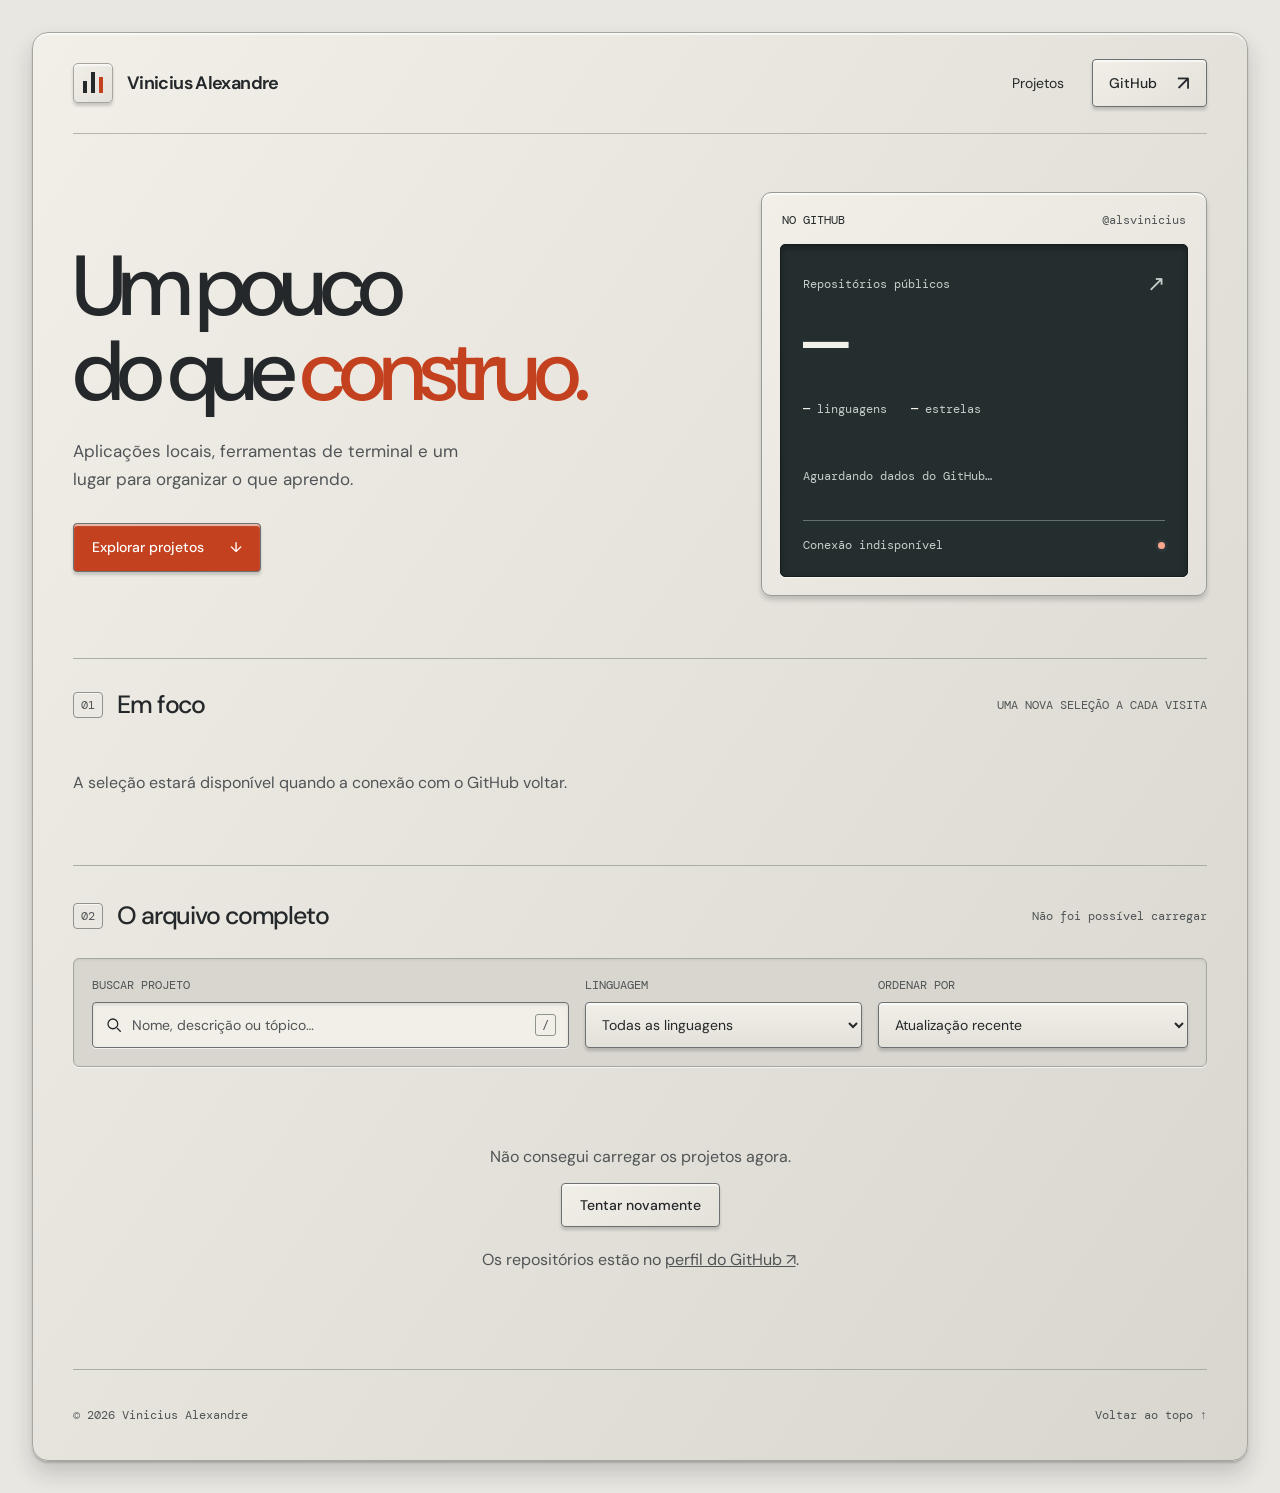
==== commit 9b86e5b6: "Remove textos da página inicial" ====
--- a/index.html
+++ b/index.html
@@ -8,18 +8,18 @@
     <title>Vinicius Alexandre · projetos</title>
     <link rel="icon" type="image/svg+xml" href="assets/favicon.svg?v=3" />
     <link rel="preconnect" href="https://api.github.com" />
-    <link rel="stylesheet" href="assets/instrument-tokens.css" />
-    <link rel="stylesheet" href="assets/instrument-components.css" />
+    <link rel="stylesheet" href="assets/theme-tokens.css" />
+    <link rel="stylesheet" href="assets/theme-components.css" />
     <link rel="stylesheet" href="assets/styles.css" />
     <script src="assets/app.js" defer></script>
   </head>
-  <body class="instrument-design" data-theme="chalk">
+  <body class="portfolio-theme" data-theme="chalk">
     <a class="skip-link id-key" href="#repositorios">Pular para os projetos</a>
     <div class="site-frame">
       <header class="topbar">
         <a class="wordmark" href="#inicio" aria-label="Vinicius Alexandre, início">
           <span class="brand-mark" aria-hidden="true"><i></i><i></i><i></i></span>
-          <span>Vinicius Alexandre<small>PORTFÓLIO PESSOAL</small></span>
+          <span>Vinicius Alexandre</span>
         </a>
         <nav aria-label="Principal">
           <a class="nav-link" href="#repositorios">Projetos</a>
@@ -29,12 +29,10 @@
       <main id="inicio">
         <section class="intro" aria-labelledby="intro-title">
           <div class="intro-copy">
-            <p class="eyebrow"><span class="signal-dot" aria-hidden="true"></span> IDEIAS, EXPERIMENTOS E CÓDIGO PÚBLICO</p>
             <h1 id="intro-title">Um pouco<br />do que <span>construo.</span></h1>
             <p class="intro-description">Aplicações locais, ferramentas de terminal e um lugar para organizar o que aprendo.</p>
             <div class="intro-actions">
               <a class="id-key id-key--signal" href="#selecionados">Explorar projetos <span aria-hidden="true">↓</span></a>
-              <span class="intro-note">Feito para resolver.<br />Aberto para compartilhar.</span>
             </div>
           </div>
           <aside class="overview" aria-labelledby="overview-title">
@@ -47,7 +45,6 @@
               <div class="language-legend" id="language-legend"><span>Aguardando dados do GitHub…</span></div>
               <div class="readout-footer"><span id="api-status">Conectando ao GitHub</span><span class="status-led" aria-hidden="true"></span></div>
             </div>
-            <div class="module-foot"><span>DADOS DA API PÚBLICA</span><span>SEM REPOSITÓRIOS PRIVADOS</span></div>
           </aside>
         </section>
         <section class="selected" id="selecionados" aria-labelledby="selected-title">
@@ -74,7 +71,7 @@
           <div class="loading-state" id="loading-state"><span class="loader" aria-hidden="true"></span> Buscando repositórios públicos…</div>
         </section>
       </main>
-      <footer class="footer"><span>© <span id="year"></span> Vinicius Alexandre</span><a href="https://github.com/alsvinicius" target="_blank" rel="noreferrer">Código aberto. Sempre em construção. ↗</a><a class="back-top" href="#inicio">Voltar ao topo ↑</a></footer>
+      <footer class="footer"><span>© <span id="year"></span> Vinicius Alexandre</span><a class="back-top" href="#inicio">Voltar ao topo ↑</a></footer>
     </div>
   </body>
 </html>
--- a/assets/theme-tokens.css
+++ b/assets/theme-tokens.css
@@ -0,0 +1,156 @@
+/* Shared semantic and material roles. Apply them on an explicit root. */
+.portfolio-theme {
+  color-scheme: light;
+  font-family: var(--id-font-sans);
+  color: var(--id-ink-primary);
+  background: var(--id-canvas);
+
+  /* Chalk is the warm mineral default. */
+  --id-canvas: #e9e7e1;
+  --id-body: #d8d6ce;
+  --id-panel: #f1efe8;
+  --id-key: #e3e1d9;
+  --id-well: #e0ded5;
+  --id-readout: #252e2f;
+
+  --id-ink-primary: #25282a;
+  --id-ink-secondary: #505456;
+  --id-ink-on-body: #25282a;
+  --id-ink-on-panel: #25282a;
+  --id-ink-on-well: #25282a;
+  --id-ink-on-readout: #f2f1e9;
+  --id-ink-readout-muted: #c6ceca;
+  --id-ink-on-signal: #ffffff;
+
+  --id-border: #6c7071;
+  --id-border-quiet: #787c7d;
+  --id-signal: #c4411f;
+  --id-focus: #126575;
+  --id-status-error: #a12621;
+  --id-status-success: #246249;
+
+  --id-data-1: #3c626b;
+  --id-data-2: #8a5b3b;
+  --id-data-3: #68794d;
+  --id-data-4: #80566f;
+  --id-data-on-well: #315f52;
+  --id-data-on-readout: #c6d0c9;
+  --id-data-highlight: #b63b1d;
+  --id-chart-grid: #787c7d;
+  --id-chart-label: #25282a;
+
+  --id-highlight: rgb(255 255 255 / 65%);
+  --id-shadow-contact: rgb(20 23 25 / 18%);
+  --id-shadow-ground:
+    0 12px 22px var(--id-shadow-contact), 0 2px 2px var(--id-shadow-contact);
+  --id-shadow-raised:
+    inset 0 2px 1px var(--id-highlight), 0 3px 3px var(--id-shadow-contact);
+  --id-shadow-inset:
+    inset 0 3px 7px rgb(0 0 0 / 35%), 0 1px var(--id-highlight);
+
+  --id-font-sans: Arial, Helvetica, sans-serif;
+  --id-font-mono: ui-monospace, "DejaVu Sans Mono", monospace;
+  --id-space-unit: 4px;
+  --id-radius-frame: 16px;
+  --id-radius-module: 6px;
+  --id-radius-key: 4px;
+  --id-target-min: 24px;
+  --id-target-touch: 44px;
+  --id-type-body: 16px;
+  --id-type-metadata: 12px;
+  --id-density-gap: 16px;
+  --id-density-padding: 20px;
+  --id-density-row: 48px;
+}
+
+.portfolio-theme[data-theme="graphite"] {
+  color-scheme: dark;
+  --id-canvas: #151719;
+  --id-body: #25282b;
+  --id-panel: #34383b;
+  --id-key: #42474a;
+  --id-well: #171d1f;
+  --id-readout: #101416;
+
+  --id-ink-primary: #f2f1e9;
+  --id-ink-secondary: #c1c5c3;
+  --id-ink-on-body: #f2f1e9;
+  --id-ink-on-panel: #f2f1e9;
+  --id-ink-on-well: #f2f1e9;
+  --id-ink-on-readout: #f2f1e9;
+  --id-ink-readout-muted: #c1c5c3;
+  --id-ink-on-signal: #151719;
+
+  --id-border: #858b8f;
+  --id-border-quiet: #70777b;
+  --id-signal: #f2a36a;
+  --id-focus: #8fd6e0;
+  --id-status-error: #ffb5a5;
+  --id-status-success: #a0d1b9;
+
+  --id-data-1: #88c8d3;
+  --id-data-2: #f2a36a;
+  --id-data-3: #b4cb80;
+  --id-data-4: #d6a8c6;
+  --id-data-on-well: #88c8d3;
+  --id-data-on-readout: #f2a36a;
+  --id-data-highlight: #f2a36a;
+  --id-chart-grid: #70777b;
+  --id-chart-label: #f2f1e9;
+
+  --id-highlight: rgb(255 255 255 / 13%);
+  --id-shadow-contact: rgb(0 0 0 / 36%);
+  --id-shadow-inset:
+    inset 0 3px 7px rgb(0 0 0 / 48%), 0 1px var(--id-highlight);
+}
+
+.portfolio-theme[data-theme="workshop"] {
+  --id-canvas: #e8e1ce;
+  --id-body: #d4c7a7;
+  --id-panel: #f1e8d0;
+  --id-key: #e6d9b9;
+  --id-well: #e2d8bc;
+  --id-readout: #193c33;
+
+  --id-ink-primary: #173b32;
+  --id-ink-secondary: #34483f;
+  --id-ink-on-body: #173b32;
+  --id-ink-on-panel: #173b32;
+  --id-ink-on-well: #173b32;
+  --id-ink-on-readout: #f2f1e9;
+  --id-ink-readout-muted: #c6d0c9;
+  --id-ink-on-signal: #ffffff;
+
+  --id-border: #65695f;
+  --id-border-quiet: #747b68;
+  --id-signal: #b63b1d;
+  --id-focus: #126575;
+  --id-status-error: #a12621;
+  --id-status-success: #246249;
+
+  --id-data-1: #315f52;
+  --id-data-2: #a5532f;
+  --id-data-3: #697844;
+  --id-data-4: #74546d;
+  --id-data-on-well: #315f52;
+  --id-data-on-readout: #c6d0c9;
+  --id-data-highlight: #b63b1d;
+  --id-chart-grid: #747b68;
+  --id-chart-label: #173b32;
+
+  --id-highlight: rgb(255 255 255 / 58%);
+  --id-shadow-contact: rgb(58 56 44 / 27%);
+  --id-shadow-inset:
+    inset 0 3px 7px rgb(0 0 0 / 28%), 0 1px var(--id-highlight);
+}
+
+.portfolio-theme[data-density="comfortable"] {
+  --id-density-gap: 16px;
+  --id-density-padding: 20px;
+  --id-density-row: 48px;
+}
+.portfolio-theme[data-density="compact"] {
+  --id-density-gap: 8px;
+  --id-density-padding: 12px;
+  --id-density-row: 40px;
+}
--- a/assets/theme-components.css
+++ b/assets/theme-components.css
@@ -0,0 +1,144 @@
+/* Shared interface components. */
+.portfolio-theme *,
+.portfolio-theme *::before,
+.portfolio-theme *::after {
+  box-sizing: border-box;
+}
+
+.portfolio-theme .id-frame {
+  border: 1px solid var(--id-border);
+  border-radius: var(--id-radius-frame);
+  background: linear-gradient(130deg, var(--id-panel), var(--id-body));
+  box-shadow:
+    inset 0 2px 1px var(--id-highlight),
+    var(--id-shadow-ground);
+  padding: 24px;
+}
+
+.portfolio-theme .id-module {
+  border: 1px solid var(--id-border);
+  border-radius: var(--id-radius-module);
+  background: linear-gradient(150deg, var(--id-panel), var(--id-body));
+  box-shadow:
+    inset 0 1px var(--id-highlight),
+    0 2px 3px var(--id-shadow-contact);
+  padding: 16px;
+}
+
+.portfolio-theme .id-key {
+  display: inline-flex;
+  align-items: center;
+  justify-content: center;
+  gap: 8px;
+  min-height: var(--id-target-touch);
+  padding: 10px 18px;
+  border: 1px solid var(--id-border);
+  border-radius: var(--id-radius-key);
+  color: var(--id-ink-primary);
+  background: linear-gradient(150deg, var(--id-panel), var(--id-key));
+  box-shadow: var(--id-shadow-raised);
+  font: inherit;
+  text-decoration: none;
+  cursor: pointer;
+  transition:
+    transform 120ms,
+    box-shadow 120ms;
+}
+
+.portfolio-theme .id-key:hover {
+  filter: brightness(1.04);
+}
+
+.portfolio-theme .id-key:active {
+  transform: translateY(1px);
+  box-shadow: inset 0 1px 2px var(--id-shadow-contact);
+}
+
+.portfolio-theme .id-key:disabled {
+  opacity: 0.55;
+  cursor: not-allowed;
+  transform: none;
+}
+
+.portfolio-theme .id-key--signal {
+  color: var(--id-ink-on-signal);
+  background: var(--id-signal);
+}
+
+.portfolio-theme .id-well {
+  color: var(--id-ink-on-well);
+  background: var(--id-well);
+  border: 1px solid var(--id-border);
+  border-radius: var(--id-radius-module);
+  box-shadow:
+    inset 0 3px 5px var(--id-shadow-contact),
+    0 1px var(--id-highlight);
+  padding: 18px;
+}
+
+.portfolio-theme .id-readout {
+  color: var(--id-ink-on-readout);
+  background: var(--id-readout);
+  border: 1px solid var(--id-border);
+  border-radius: var(--id-radius-module);
+  box-shadow: var(--id-shadow-inset);
+  padding: 20px;
+  font-family: var(--id-font-mono);
+  font-variant-numeric: tabular-nums;
+}
+
+.portfolio-theme .id-field {
+  color: var(--id-ink-primary);
+  background: var(--id-well);
+  border: 1px solid var(--id-border);
+  border-radius: var(--id-radius-key);
+  box-shadow:
+    inset 0 2px 4px var(--id-shadow-contact),
+    0 1px var(--id-highlight);
+  min-height: 46px;
+  padding: 10px 12px;
+  font: inherit;
+}
+
+.portfolio-theme .id-metadata {
+  color: var(--id-ink-secondary);
+  font: var(--id-type-metadata) / 1.5 var(--id-font-mono);
+  font-variant-numeric: tabular-nums;
+  letter-spacing: 0.035em;
+}
+
+.portfolio-theme :focus-visible {
+  outline: 3px solid var(--id-focus);
+  outline-offset: 4px;
+}
+
+@media (prefers-reduced-motion: reduce) {
+  .portfolio-theme *,
+  .portfolio-theme *::before,
+  .portfolio-theme *::after {
+    transition: none;
+    animation: none;
+  }
+}
+
+/* Density changes working-space rhythm; text and touch controls keep their size. */
+.portfolio-theme[data-density] .panel {
+  padding: var(--id-density-padding);
+}
+.portfolio-theme[data-density] .example-grid {
+  gap: var(--id-density-gap);
+}
+.portfolio-theme[data-density] .table-wrap tbody tr {
+  min-height: var(--id-density-row);
+}
+.portfolio-theme[data-density] .table-wrap th,
+.portfolio-theme[data-density] .table-wrap td {
+  padding-block: calc((var(--id-density-row) - 24px) / 2);
+}
+.portfolio-theme[data-density="compact"] .board .stack {
+  gap: var(--id-density-gap);
+}
+.portfolio-theme[data-density="compact"] .days {
+  gap: 4px;
+  padding: 8px;
+}
--- a/assets/styles.css
+++ b/assets/styles.css
@@ -1,7 +1,7 @@
 @import url('https://fonts.googleapis.com/css2?family=DM+Sans:wght@400;450;500;550;600;650;700&family=DM+Mono:wght@400;500&display=swap');
 
-/* Portfolio composition on top of the shared Instrument Design material roles. */
-.instrument-design {
+/* Portfolio layout and component styling. */
+.portfolio-theme {
   --id-font-sans:'DM Sans',Arial,Helvetica,sans-serif;
   --id-font-mono:'DM Mono',ui-monospace,monospace;
   --ink:var(--id-ink-primary);
@@ -31,7 +31,7 @@
 .topbar nav { display:flex; align-items:center; gap:28px; }
 .nav-link { display:inline-flex; align-items:center; min-height:44px; font-size:14px; text-decoration:none; }
 .nav-link:hover,.footer a:hover { color:var(--signal-ink); }
-.instrument-design .github-key { min-width:110px; font-size:14px; padding:10px 16px; }
+.portfolio-theme .github-key { min-width:110px; font-size:14px; padding:10px 16px; }
 .github-key span { margin-left:12px; font-size:20px; }
 .intro { display:grid; grid-template-columns:1.4fr 1fr; align-items:center; gap:clamp(32px,5vw,84px); padding:58px 0 62px; }
 .eyebrow { display:flex; align-items:center; gap:9px; margin:0; font:12px/1.5 var(--mono); letter-spacing:.015em; color:var(--muted); }
@@ -40,8 +40,8 @@
 h1 span { color:var(--signal); }
 .intro-description { max-width:400px; margin:0; color:var(--muted); font-size:17px; line-height:1.65; }
 .intro-actions { display:flex; align-items:center; gap:22px; margin-top:30px; }
-.instrument-design .id-key { font-size:14px; font-weight:500; }
-.instrument-design .id-key--signal { gap:26px; min-height:49px; }
+.portfolio-theme .id-key { font-size:14px; font-weight:500; }
+.portfolio-theme .id-key--signal { gap:26px; min-height:49px; }
 .intro-note { font-size:12px; line-height:1.6; color:var(--muted); }
 .overview { min-width:0; padding:18px; border:1px solid #999c94; border-radius:10px; background:linear-gradient(140deg,var(--id-panel),var(--id-key)); box-shadow:inset 0 2px 1px var(--id-highlight),0 4px 5px var(--id-shadow-contact); }
 .module-heading,.module-foot { display:flex; justify-content:space-between; flex-wrap:wrap; gap:10px; font:12px/1.5 var(--mono); }
@@ -201,7 +201,7 @@
   .brand-mark { width:33px; height:36px; padding:7px; gap:3px; }
   .topbar nav { gap:12px; }
   .nav-link { display:none; }
-  .instrument-design .github-key { min-width:44px; padding:8px 10px; font-size:12px; }
+  .portfolio-theme .github-key { min-width:44px; padding:8px 10px; font-size:12px; }
   .github-key span { margin-left:0; font-size:18px; }
   .intro { padding:32px 0 35px; gap:30px; }
   .eyebrow { max-width:290px; font-size:12px; line-height:1.7; align-items:baseline; }
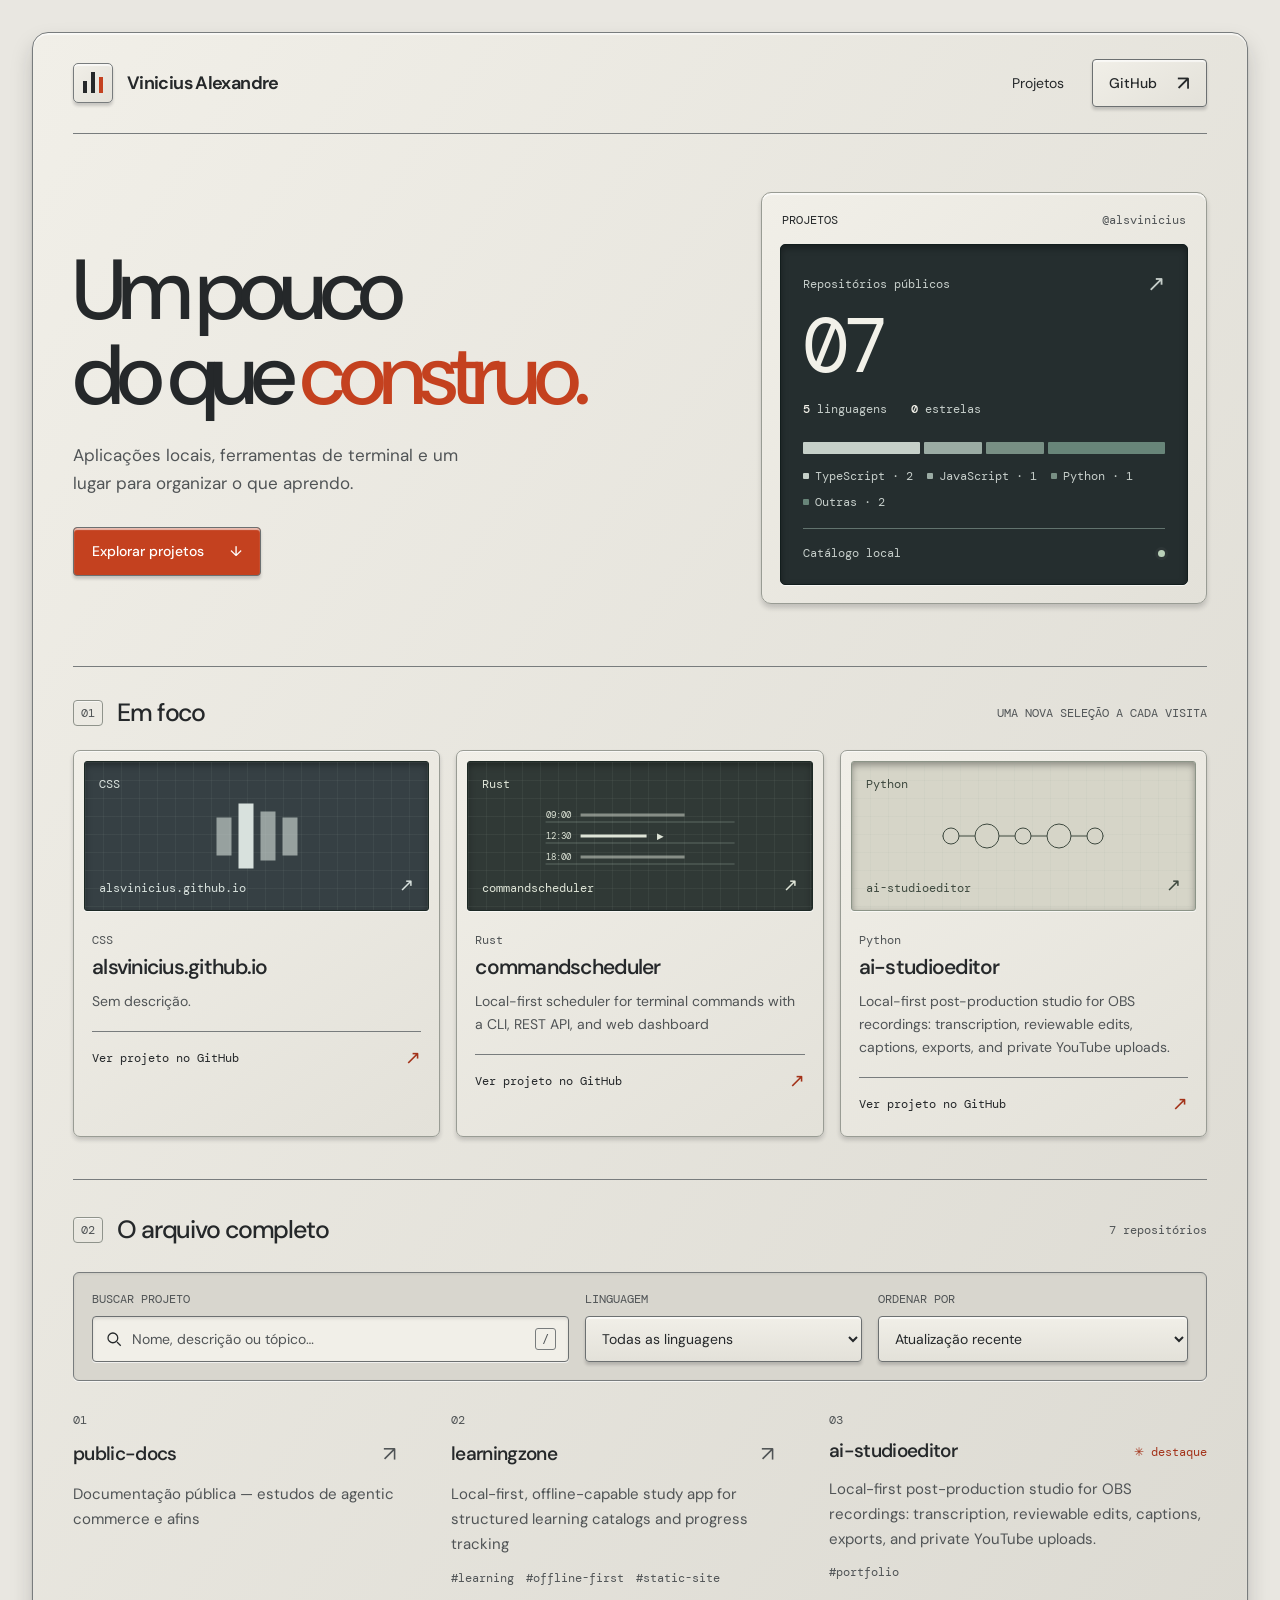
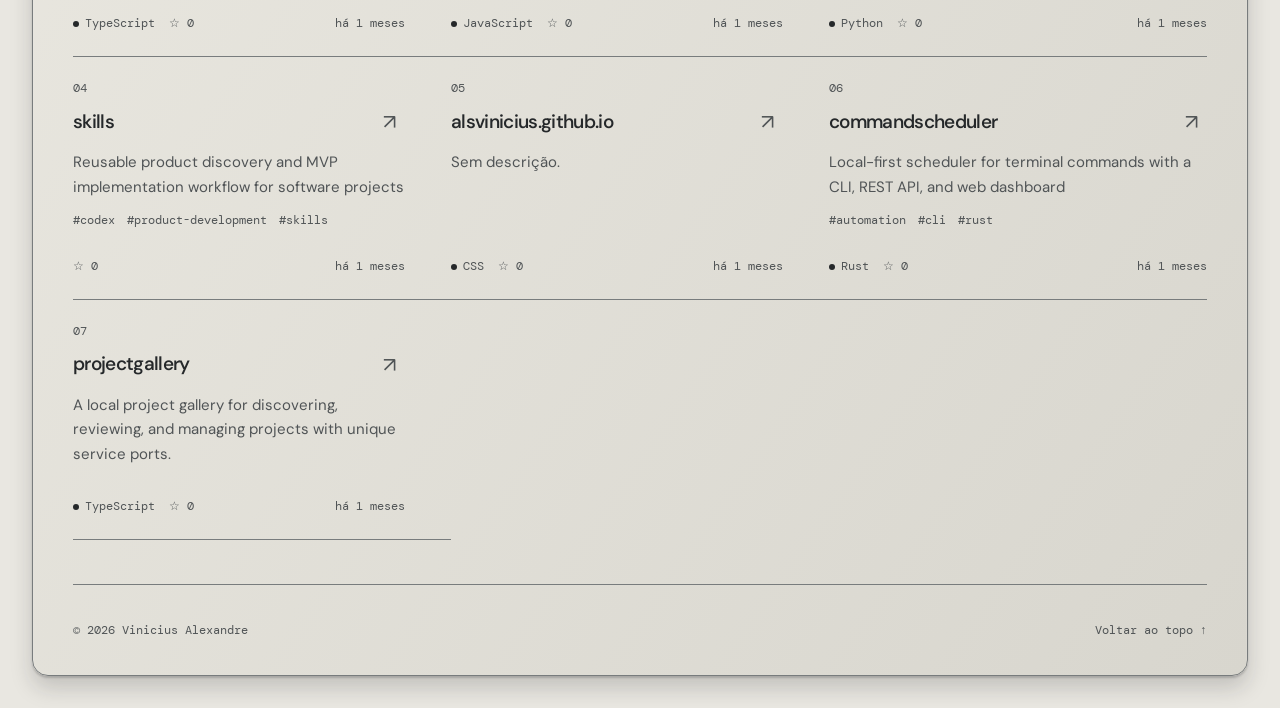
==== commit 538ee253: "Use fixed project catalog" ====
--- a/index.html
+++ b/index.html
@@ -7,7 +7,6 @@
     <meta name="description" content="Aplicações locais, ferramentas de terminal e projetos públicos de Vinicius Alexandre." />
     <title>Vinicius Alexandre · projetos</title>
     <link rel="icon" type="image/svg+xml" href="assets/favicon.svg?v=3" />
-    <link rel="preconnect" href="https://api.github.com" />
     <link rel="stylesheet" href="assets/theme-tokens.css" />
     <link rel="stylesheet" href="assets/theme-components.css" />
     <link rel="stylesheet" href="assets/styles.css" />
@@ -36,14 +35,14 @@
             </div>
           </div>
           <aside class="overview" aria-labelledby="overview-title">
-            <div class="module-heading"><span id="overview-title">NO GITHUB</span><span class="profile-id">@alsvinicius</span></div>
+            <div class="module-heading"><span id="overview-title">PROJETOS</span><span class="profile-id">@alsvinicius</span></div>
             <div class="overview-readout" aria-busy="true" id="overview-readout">
               <div class="readout-heading"><span>Repositórios públicos</span><span class="readout-mark" aria-hidden="true">↗</span></div>
               <div class="overview-total" id="repo-total">—</div>
               <div class="overview-metrics"><span><b id="language-total">—</b> linguagens</span><span><b id="star-total">—</b> estrelas</span></div>
               <div class="language-meter" id="language-meter" aria-hidden="true"></div>
-              <div class="language-legend" id="language-legend"><span>Aguardando dados do GitHub…</span></div>
-              <div class="readout-footer"><span id="api-status">Conectando ao GitHub</span><span class="status-led" aria-hidden="true"></span></div>
+              <div class="language-legend" id="language-legend"><span>Carregando catálogo…</span></div>
+              <div class="readout-footer"><span id="api-status">Catálogo local</span><span class="status-led" aria-hidden="true"></span></div>
             </div>
           </aside>
         </section>
@@ -58,7 +57,7 @@
         <section class="projects" id="repositorios" aria-labelledby="projects-title">
           <div class="section-heading">
             <div class="section-title"><span class="section-number">02</span><h2 id="projects-title">O arquivo completo</h2></div>
-            <p class="result-count" id="result-count" role="status">Carregando do GitHub…</p>
+            <p class="result-count" id="result-count" role="status">Carregando projetos…</p>
           </div>
           <div class="toolbar">
             <label class="search-wrap"><span class="field-label">BUSCAR PROJETO</span><span class="search-field"><svg width="18" height="18" viewBox="0 0 24 24" fill="none" stroke="currentColor" stroke-width="1.7" aria-hidden="true"><circle cx="10.5" cy="10.5" r="6.5"/><path d="m16 16 5 5"/></svg><input id="search" type="search" placeholder="Nome, descrição ou tópico…" autocomplete="off" /><kbd aria-hidden="true">/</kbd></span></label>
@@ -67,8 +66,7 @@
           </div>
           <div class="project-grid" id="project-grid" aria-live="polite" aria-busy="true"></div>
           <div class="empty-state" id="empty-state" hidden><span class="empty-symbol" aria-hidden="true">∅</span><p>Nenhum projeto encontrado com esses filtros.</p><button class="id-key" id="reset-filters" type="button">Limpar filtros</button></div>
-          <div class="load-error" id="load-error" hidden><p>Não consegui carregar os projetos agora.</p><button class="id-key" id="retry" type="button">Tentar novamente</button><span>Os repositórios estão no <a href="https://github.com/alsvinicius?tab=repositories">perfil do GitHub ↗</a>.</span></div>
-          <div class="loading-state" id="loading-state"><span class="loader" aria-hidden="true"></span> Buscando repositórios públicos…</div>
+          <div class="loading-state" id="loading-state"><span class="loader" aria-hidden="true"></span> Carregando projetos…</div>
         </section>
       </main>
       <footer class="footer"><span>© <span id="year"></span> Vinicius Alexandre</span><a class="back-top" href="#inicio">Voltar ao topo ↑</a></footer>
--- a/assets/theme-tokens.css
+++ b/assets/theme-tokens.css
@@ -50,6 +50,11 @@
 
   --id-font-sans: Arial, Helvetica, sans-serif;
   --id-font-mono: ui-monospace, "DejaVu Sans Mono", monospace;
+  --id-ink-on-key: var(--id-ink-primary);
+  --id-ink-key-muted: var(--id-ink-secondary);
+  --id-ink-well-muted: var(--id-ink-secondary);
+  --id-link: #a33219;
+  --id-link-on-readout: #ffc08e;
   --id-space-unit: 4px;
   --id-radius-frame: 16px;
   --id-radius-module: 6px;
@@ -84,6 +89,7 @@
   --id-border: #858b8f;
   --id-border-quiet: #70777b;
   --id-signal: #f2a36a;
+  --id-link: #f2a36a;
   --id-focus: #8fd6e0;
   --id-status-error: #ffb5a5;
   --id-status-success: #a0d1b9;
@@ -124,6 +130,7 @@
   --id-border: #65695f;
   --id-border-quiet: #747b68;
   --id-signal: #b63b1d;
+  --id-link: #963018;
   --id-focus: #126575;
   --id-status-error: #a12621;
   --id-status-success: #246249;
--- a/assets/theme-components.css
+++ b/assets/theme-components.css
@@ -1,4 +1,4 @@
-/* Shared interface components. */
+/* Reusable constructions. Everything is opt-in under .portfolio-theme. */
 .portfolio-theme *,
 .portfolio-theme *::before,
 .portfolio-theme *::after {
@@ -6,6 +6,7 @@
 }
 
 .portfolio-theme .id-frame {
+  color: var(--id-ink-on-body);
   border: 1px solid var(--id-border);
   border-radius: var(--id-radius-frame);
   background: linear-gradient(130deg, var(--id-panel), var(--id-body));
@@ -16,6 +17,7 @@
 }
 
 .portfolio-theme .id-module {
+  color: var(--id-ink-on-panel);
   border: 1px solid var(--id-border);
   border-radius: var(--id-radius-module);
   background: linear-gradient(150deg, var(--id-panel), var(--id-body));
@@ -34,7 +36,7 @@
   padding: 10px 18px;
   border: 1px solid var(--id-border);
   border-radius: var(--id-radius-key);
-  color: var(--id-ink-primary);
+  color: var(--id-ink-on-key);
   background: linear-gradient(150deg, var(--id-panel), var(--id-key));
   box-shadow: var(--id-shadow-raised);
   font: inherit;
@@ -45,17 +47,19 @@
     box-shadow 120ms;
 }
 
-.portfolio-theme .id-key:hover {
+.portfolio-theme .id-key:not(:disabled):not([aria-disabled="true"]):hover {
   filter: brightness(1.04);
 }
 
-.portfolio-theme .id-key:active {
+.portfolio-theme .id-key:not(:disabled):not([aria-disabled="true"]):active {
   transform: translateY(1px);
   box-shadow: inset 0 1px 2px var(--id-shadow-contact);
 }
 
 .portfolio-theme .id-key:disabled {
-  opacity: 0.55;
+  background: var(--id-body);
+  color: var(--id-ink-secondary);
+  box-shadow: inset 0 1px var(--id-highlight);
   cursor: not-allowed;
   transform: none;
 }
@@ -88,7 +92,7 @@
 }
 
 .portfolio-theme .id-field {
-  color: var(--id-ink-primary);
+  color: var(--id-ink-on-well);
   background: var(--id-well);
   border: 1px solid var(--id-border);
   border-radius: var(--id-radius-key);
@@ -142,3 +146,10 @@
   gap: 4px;
   padding: 8px;
 }
+
+/* Supporting content inherits the surface it actually occupies. */
+.portfolio-theme .id-field::placeholder { color: var(--id-ink-well-muted); opacity: 1; }
+.portfolio-theme .id-readout .id-metadata { color: var(--id-ink-readout-muted); }
+.portfolio-theme .id-well .id-metadata { color: var(--id-ink-well-muted); }
+.portfolio-theme .id-key[aria-pressed="true"] { box-shadow: var(--id-shadow-inset); border-width: 2px; }
+.portfolio-theme .id-readout a { color: var(--id-link-on-readout); text-decoration: underline; }
--- a/assets/styles.css
+++ b/assets/styles.css
@@ -7,7 +7,7 @@
   --ink:var(--id-ink-primary);
   --muted:var(--id-ink-secondary);
   --signal:var(--id-signal);
-  --signal-ink:#a33219;
+  --signal-ink:var(--id-link);
   --mono:var(--id-font-mono);
   --sans:var(--id-font-sans);
 }
@@ -20,11 +20,11 @@
 a:focus-visible,button:focus-visible,input:focus-visible,select:focus-visible { outline:3px solid var(--id-focus); outline-offset:5px; }
 ::selection { background:var(--signal); color:var(--id-ink-on-signal); }
 [hidden] { display:none!important; }
-.site-frame { max-width:1376px; margin:auto; padding:0 40px; border:1px solid #a5a69e; border-radius:16px; background:linear-gradient(125deg,var(--id-panel) 0%,var(--id-body) 100%); box-shadow:inset 0 2px 1px var(--id-highlight),var(--id-shadow-ground); }
-.topbar { display:flex; align-items:center; justify-content:space-between; min-height:101px; gap:24px; border-bottom:1px solid #b5b5ac; }
+.site-frame { max-width:1376px; margin:auto; padding:0 40px; border:1px solid var(--id-border-quiet); border-radius:16px; background:linear-gradient(125deg,var(--id-panel) 0%,var(--id-body) 100%); box-shadow:inset 0 2px 1px var(--id-highlight),var(--id-shadow-ground); }
+.topbar { display:flex; align-items:center; justify-content:space-between; min-height:101px; gap:24px; border-bottom:1px solid var(--id-border-quiet); }
 .wordmark { display:flex; align-items:center; gap:14px; font-size:18px; font-weight:650; letter-spacing:-.035em; text-decoration:none; }
 .wordmark small { display:block; margin-top:5px; font:12px/1.3 var(--mono); letter-spacing:.055em; color:var(--muted); }
-.brand-mark { display:flex; align-items:flex-end; justify-content:center; gap:4px; width:40px; height:40px; padding:9px; border:1px solid #a5a69e; border-radius:5px; background:linear-gradient(135deg,var(--id-panel),var(--id-key)); box-shadow:var(--id-shadow-raised); }
+.brand-mark { display:flex; align-items:flex-end; justify-content:center; gap:4px; width:40px; height:40px; padding:9px; border:1px solid var(--id-border-quiet); border-radius:5px; background:linear-gradient(135deg,var(--id-panel),var(--id-key)); box-shadow:var(--id-shadow-raised); }
 .brand-mark i { width:4px; background:var(--ink); height:12px; }
 .brand-mark i:nth-child(2) { height:21px; }
 .brand-mark i:last-child { height:16px; background:var(--signal); }
@@ -71,7 +71,7 @@
 .section-number { align-self:center; border:1px solid #8f938b; border-radius:4px; padding:6px 7px; color:var(--muted); font:12px/1 var(--mono); box-shadow:inset 0 1px var(--id-highlight); }
 h2 { margin:0; font-size:25px; font-weight:500; line-height:1.25; letter-spacing:-.045em; }
 .section-index,.result-count { margin:0; color:var(--muted); font:12px/1.5 var(--mono); }
-.selected { padding:30px 0 42px; border-top:1px solid #a9ada4; }
+.selected { padding:30px 0 42px; border-top:1px solid var(--id-border-quiet); }
 .selected-grid { display:grid; grid-template-columns:repeat(3,minmax(0,1fr)); gap:16px; }
 .selected-project { min-width:0; padding:10px; border:1px solid #999c94; border-radius:7px; text-decoration:none; background:linear-gradient(145deg,var(--id-panel),var(--id-key)); box-shadow:inset 0 1px var(--id-highlight),0 3px 4px var(--id-shadow-contact); transition:transform .18s,box-shadow .18s; }
 .selected-project:hover { transform:translateY(-3px); box-shadow:inset 0 1px var(--id-highlight),0 6px 8px var(--id-shadow-contact); }
@@ -112,11 +112,11 @@
 .project-type { color:var(--muted); font:12px/1.5 var(--mono); }
 .selected-copy h3 { margin:6px 0 9px; font-size:21px; line-height:1.2; font-weight:550; letter-spacing:-.035em; overflow-wrap:anywhere; }
 .selected-copy p { margin:0 0 18px; font-size:14px; line-height:1.65; color:var(--muted); }
-.feature-link { display:flex; justify-content:space-between; align-items:center; padding-top:12px; border-top:1px solid #babcb2; font:12px/1.5 var(--mono); }
+.feature-link { display:flex; justify-content:space-between; align-items:center; padding-top:12px; border-top:1px solid var(--id-border-quiet); font:12px/1.5 var(--mono); }
 .feature-link span { color:var(--signal-ink); font-size:19px; }
 .featured-status { margin:0; padding:30px 0; color:var(--muted); }
-.projects { padding:34px 0 44px; border-top:1px solid #a9ada4; }
-.toolbar { display:grid; grid-template-columns:minmax(180px,1fr) minmax(160px,.58fr) minmax(180px,.65fr); gap:16px; padding:18px; margin:26px 0 8px; border:1px solid #a5a89e; border-radius:6px; background:var(--id-body); box-shadow:inset 0 1px 3px #292e2914,0 1px var(--id-highlight); }
+.projects { padding:34px 0 44px; border-top:1px solid var(--id-border-quiet); }
+.toolbar { display:grid; grid-template-columns:minmax(180px,1fr) minmax(160px,.58fr) minmax(180px,.65fr); gap:16px; padding:18px; margin:26px 0 8px; border:1px solid var(--id-border-quiet); border-radius:6px; background:var(--id-body); box-shadow:inset 0 1px 3px #292e2914,0 1px var(--id-highlight); }
 .toolbar label { display:flex; flex-direction:column; min-width:0; gap:9px; }
 .field-label { color:var(--muted); font:12px/1.4 var(--mono); }
 .search-field { display:flex; align-items:center; gap:9px; padding:0 12px; min-height:46px; border:1px solid var(--id-border); border-radius:4px; background:var(--id-panel); box-shadow:inset 0 2px 3px #292e291c,0 1px var(--id-highlight); }
@@ -125,10 +125,10 @@
 .search-field input { width:100%; min-width:0; padding:10px 0; font-size:14px; color:var(--ink); background:transparent; border:0; }
 .search-field input:focus-visible { outline:none; }
 input::placeholder { color:var(--muted); opacity:1; }
-kbd { min-width:21px; padding:2px 5px; border:1px solid #90958b; border-radius:3px; color:var(--muted); font:12px var(--mono); text-align:center; }
+kbd { min-width:21px; padding:2px 5px; border:1px solid var(--id-border-quiet); border-radius:3px; color:var(--muted); font:12px var(--mono); text-align:center; }
 select { width:100%; min-height:46px; padding:10px 30px 10px 12px; border:1px solid var(--id-border); border-radius:4px; color:var(--ink); background:linear-gradient(var(--id-panel),var(--id-key)); box-shadow:var(--id-shadow-raised); font-size:14px; cursor:pointer; }
 .project-grid { display:grid; grid-template-columns:repeat(3,minmax(0,1fr)); }
-.project-card { min-width:0; border-bottom:1px solid #a9ada4; }
+.project-card { min-width:0; border-bottom:1px solid var(--id-border-quiet); }
 .card-copy { height:100%; display:flex; flex-direction:column; position:relative; padding:25px 23px 24px 0; margin-right:23px; }
 .project-card:nth-child(3n) .card-copy { margin-right:0; padding-right:0; }
 .card-top { display:flex; align-items:center; justify-content:space-between; gap:10px; }
@@ -151,7 +151,7 @@
 .load-error>span { display:block; margin-top:22px; }
 .loader { display:inline-block; width:13px; height:13px; margin-right:8px; vertical-align:-1px; border:2px solid #a7aca1; border-top-color:var(--ink); border-radius:50%; animation:spin 1s linear infinite; }
 @keyframes spin { to { transform:rotate(360deg); } }
-.footer { display:flex; justify-content:space-between; align-items:center; flex-wrap:wrap; gap:16px; min-height:91px; padding:18px 0; border-top:1px solid #a9ada4; color:var(--muted); font:12px/1.5 var(--mono); }
+.footer { display:flex; justify-content:space-between; align-items:center; flex-wrap:wrap; gap:16px; min-height:91px; padding:18px 0; border-top:1px solid var(--id-border-quiet); color:var(--muted); font:12px/1.5 var(--mono); }
 .footer a { display:inline-flex; align-items:center; min-height:44px; text-decoration:none; }
 .skip-link { position:fixed; top:10px; left:20px; z-index:10; transform:translateY(-180%); }
 .skip-link:focus { transform:translateY(0); }
@@ -264,3 +264,5 @@
 }
 @media(max-width:360px) { .selected-project { grid-template-columns:80px minmax(0,1fr); gap:11px; } .site-frame { padding-inline:14px; } .toolbar { grid-template-columns:1fr; } .search-wrap { grid-column:auto; } }
 @media(prefers-reduced-motion:reduce) { html { scroll-behavior:auto; } *,*::before,*::after { transition:none!important; animation:none!important; } }
+
+.load-error a {display:inline-flex;align-items:center;min-height:24px}
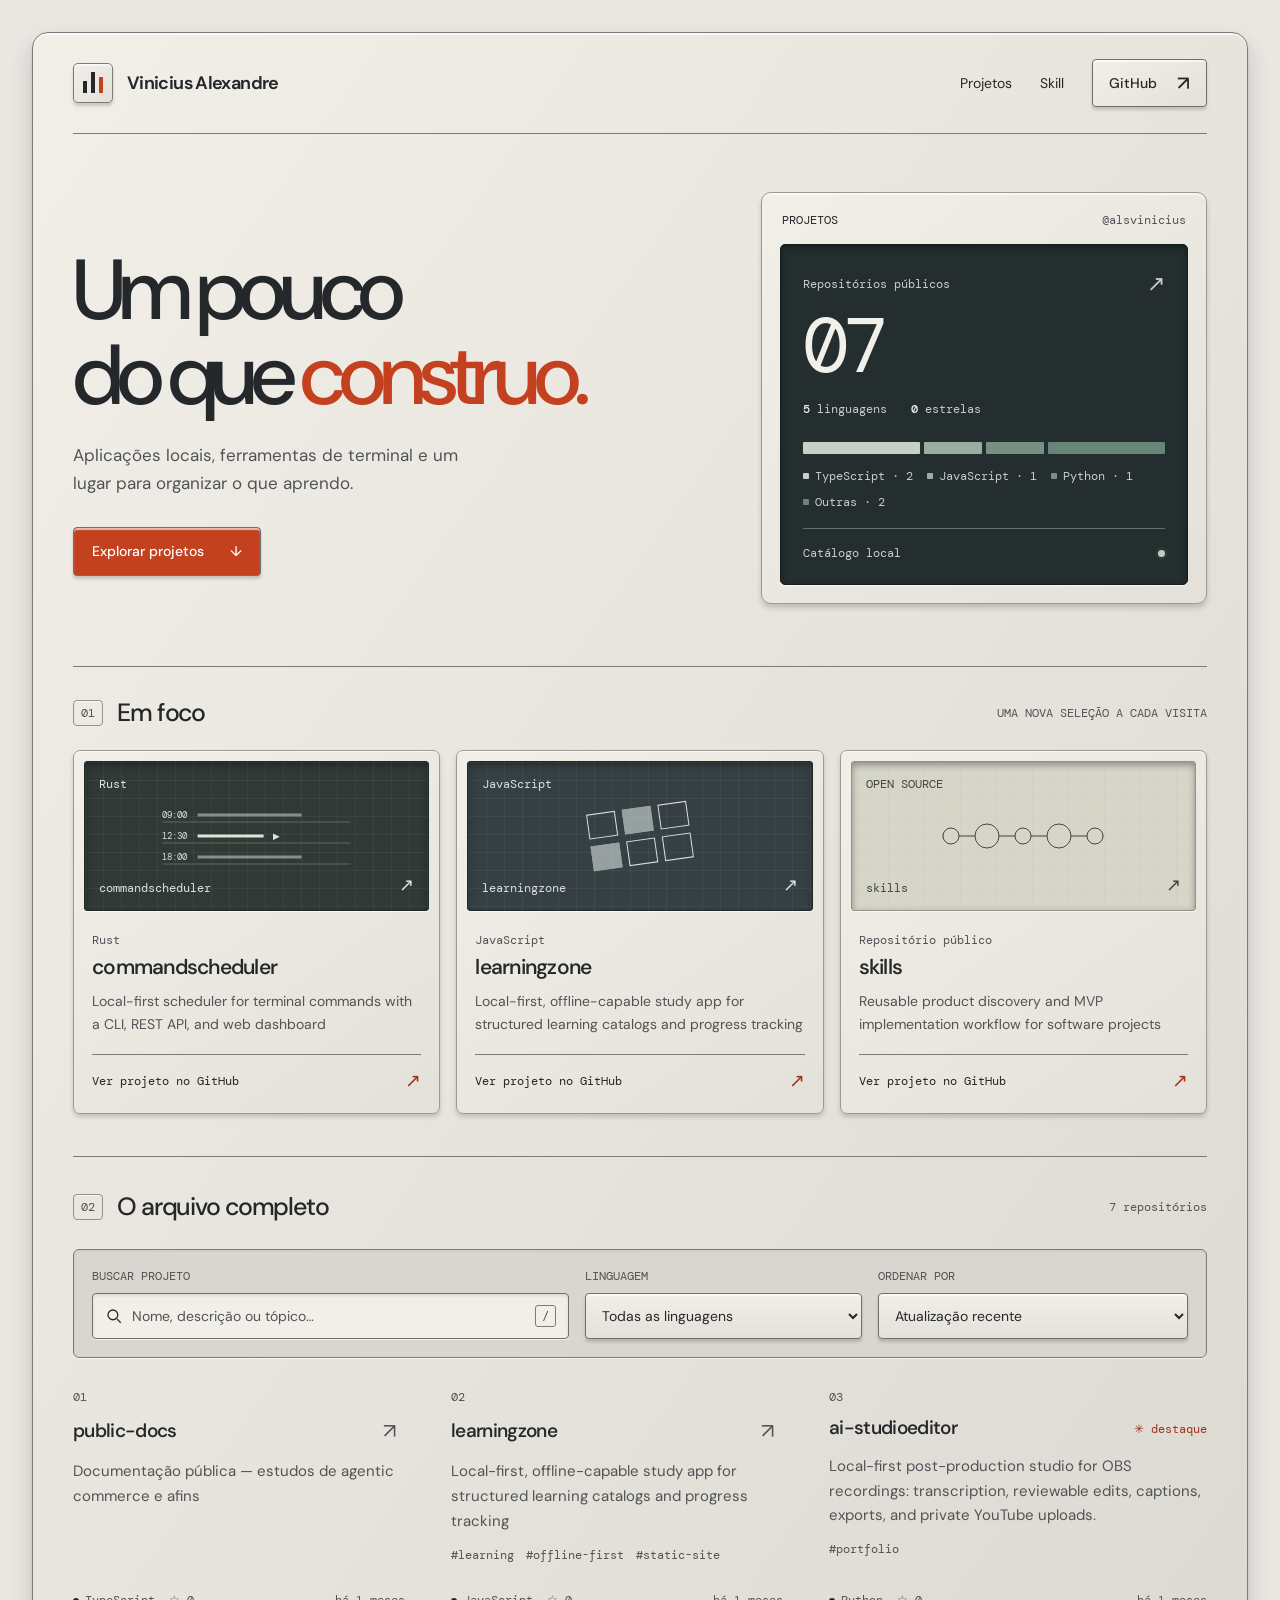
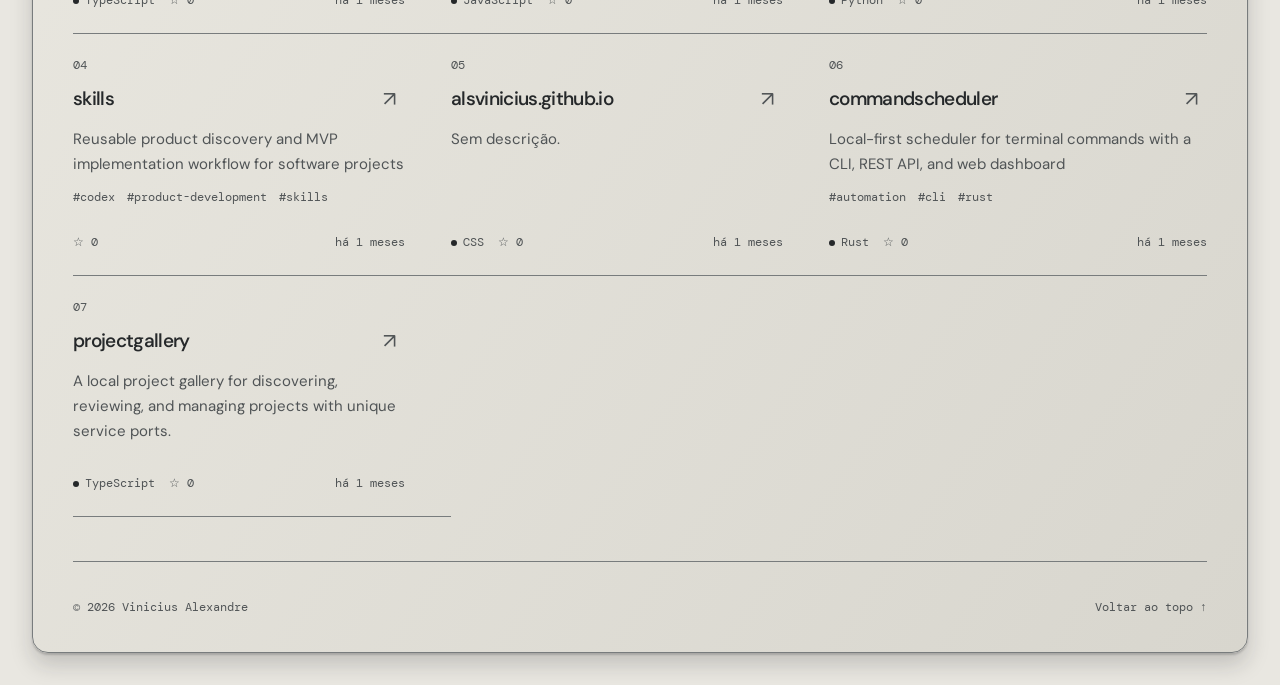
==== commit 4876ead8: "Add product-dev-workflow page in six languages Co-Authored-By: Claude Sonnet 5.5 <noreply@anthropic." ====
--- a/index.html
+++ b/index.html
@@ -22,6 +22,7 @@
         </a>
         <nav aria-label="Principal">
           <a class="nav-link" href="#repositorios">Projetos</a>
+          <a class="nav-link" href="skills/product-dev-workflow/">Skill</a>
           <a class="id-key github-key" href="https://github.com/alsvinicius" target="_blank" rel="noreferrer">GitHub <span aria-hidden="true">↗</span></a>
         </nav>
       </header>
